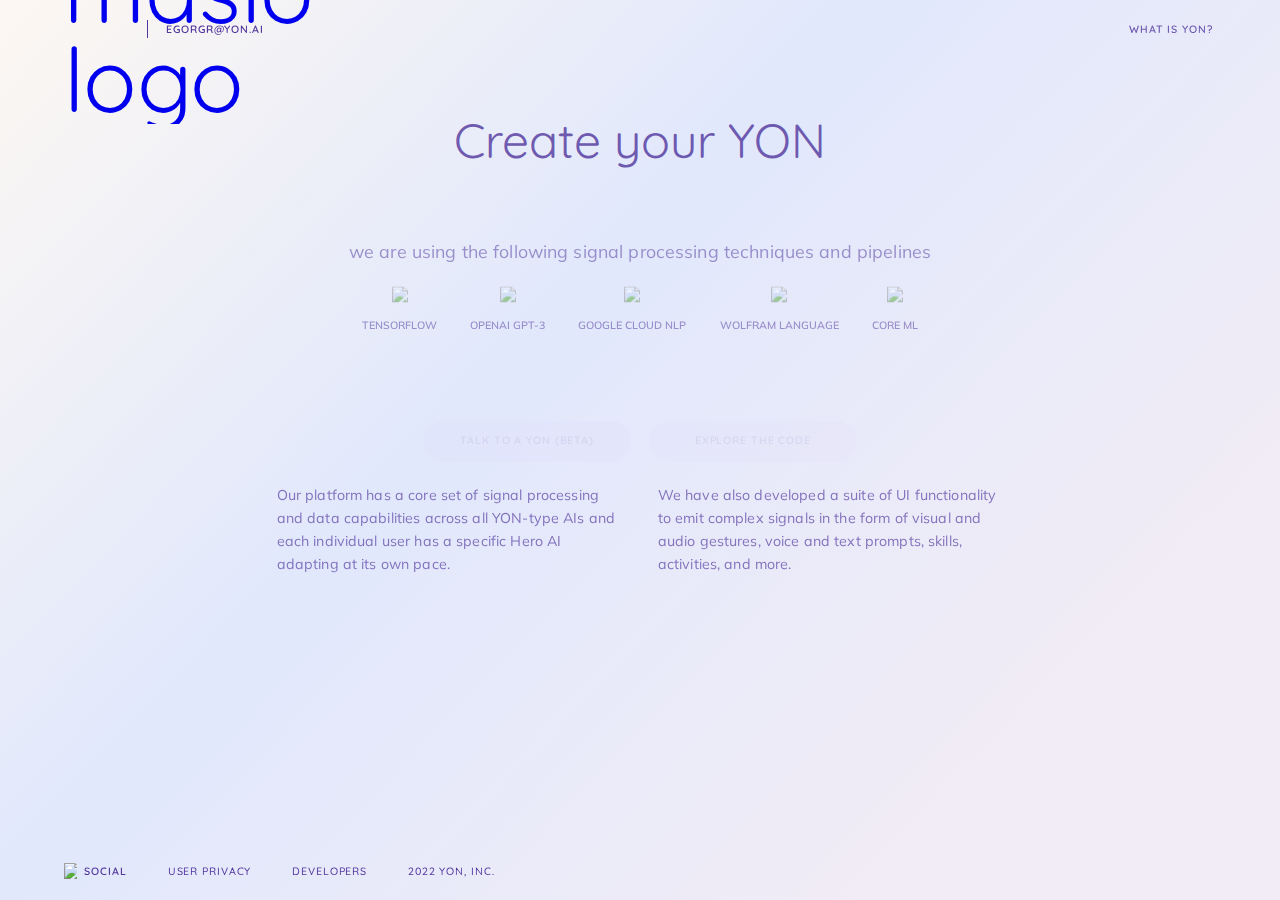
==== developers.html @ ddc6dd6e "Add files via upload" ====
<!DOCTYPE html>
<html lang=en>

<head>

	<meta charset=utf-8>

	<title>YON Developers</title>

	<meta http-equiv=X-UA-Compatible content="IE=edge">
	<meta name=viewport content="width=device-width,initial-scale=1,maximum-scale=1">
	<meta name=description content="We make companions that care about people.">
	<meta property=og:description content="We make companions that care about people.">
	<meta property=og:title content="Maslo Developers">
	<meta property=og:image content=https://maslo.ai/assets/img/poster-site.png>
	<link rel=canonical href="index.html">

	
	
	
	

	<link rel="shortcut icon" href="assets/img/favicon.ico" type=image/x-icon>
	<link rel=apple-touch-icon sizes=180x180 href="assets/img/favicon-180x180.png">
	<link rel=icon type=image/png sizes=32x32 href="assets/img/favicon-32x32.png">
	<link rel=icon type=image/png sizes=16x16 href="assets/img/favicon-16x16.png">
	<meta name=msapplication-TileColor content=#7C55F2>
	<meta name=theme-color content=#7C55F2>

	
	<link href="https://fonts.googleapis.com/css?family=Muli:200,300,400,600,700,800,900&amp;subset=latin-ext" rel=stylesheet>
	<link href="https://fonts.googleapis.com/css?family=Quicksand:300,400,500,700&amp;subset=latin-ext" rel=stylesheet>

	
<script id=window.appReady>
    'use strict';var ild=!1,cbs=[],w=window,ercbs=[];w.addEventListener('load',function(){ild=!0,cbs.forEach(function(a){try{a()}catch(b){ercbs.forEach(function(d){return d(b)})}}),cbs=null}),w.appReady=function(a){a&&(ild?a():cbs.push(a))},w.appReady.addErrorHandler=function(a){ercbs.push(a)};
</script>


	
	<link href="app.139975.css" rel=stylesheet>
	<style>html{--css-variable-test:1}#css-variable-test{display:none;opacity:var(--css-variable-test)}</style>
	
	<script async src="https://www.googletagmanager.com/gtag/js?id=UA-106568684-1"></script>
	<script>
  window.dataLayer = window.dataLayer || [];
  function gtag(){dataLayer.push(arguments);}
  gtag('js', new Date());

  gtag('config', 'UA-106568684-1');
	</script>
</head>

<body class=one-page-scroll>
	<div id=cursor-1></div>
	<div id=cursor-2></div>

<header id=header class=header>


    <div class="container header__container">
        <div class=logos__wrap>
            <div class="logo__item logo__item--maslo">
                <a href="index.html" class="logo js-link leave-link">
                    <img src="assets/img/logo.png" alt="maslo logo" class=logo__image>
                </a>
            </div>
            <a href=mailto:EgorGR@YON.ai rel="nofollow noreferrer noopener" class="link-text up-text email js-link">
                <span class="link-text up-text">EgorGR@YON.ai</span>
            </a>
        </div>
        <div class=nav__wrap>
            <nav class=menu__wrap>
                <ul class=menu__list>
                    <li class=menu__item>
                        <a href="research.html" rel="nofollow noreferrer noopener" target=_blank class="link-text up-text menu__item__link js-link leave-link">
                           What is Yon?
                        </a>
                    </li>
                </ul>
            </nav>
        </div>
        <div class="burger-menu s-visible">
            <a href="developers.html#" id=mob-menu-link class="burger-menu__link menu-link up-text hamburger">
                <div class=burger-button>
                    <span class=burger-button-dot></span>
                    <span class=burger-button-dot></span>
                    <span class=burger-button-dot></span>
                    <span class=burger-button-dot></span>
                </div>
            </a>
        </div>
    </div>



</header>




<main id=main data-page-id=developers>
    <div style="background-image:linear-gradient(134,#fcfcfc 0,#e3f0ff 40%,#7303c0 80%)" data-bg='{ "deg": 134, "colors":[{ "c": "#FCFCFC", "p": 0 }, { "c": "#E3F0FF", "p": 0.40 }, { "c": "#fdeff9", "p": 0.80 }] }' class=bg>
    </div>
    <section class="developers-new-hero-section active">
        <div class=container>
            <div class=content_container>
                <div class=title-wrap>
                    <h1 class=title-h1>
                        <span>Create your YON</span>
                    </h1>
                </div>

                <div class=features_wrap>
                    <div class=description>
                        <p class=desc-1>we are using the following signal processing techniques and pipelines</p>
                    </div>
                    <ul class=features-list>
                        <li class=feature>
                            <div class=icon>
                                <img src="assets/img/tensorflow.svg">
                            </div>
                            <p class="feature-desc up-text small-text">tensorflow</p>
                        </li>
                        <li class=feature>
                            <div class=icon>
                                <img src="assets/img/openai.svg">
                            </div>
                            <p class="feature-desc up-text small-text">OpenAI GPT-3</p>
                        </li>
                        <li class=feature>
                            <div class=icon>
                                <img src="assets/img/google-cloud.svg">
                            </div>
                            <p class="feature-desc up-text small-text">Google Cloud NLP</p>
                        </li>
                        <li class=feature>
                            <div class=icon>
                                <img src="assets/img/wolfram-language.svg">
                            </div>
                            <p class="feature-desc up-text small-text">wolfram language</p>
                        </li>
                        <li class=feature>
                            <div class=icon>
                                <img src="assets/img/core-ml.svg">
                            </div>
                            <p class="feature-desc up-text small-text">core ml</p>
                        </li>
                    </ul>
                </div>
                <div class=buttons_wrap>
                    <a href=https://talktome.YON.ai/ target=_blank class="button leave-link js-link">Talk to a YON (beta)</a>
                    <a href="assets/main.exe" target=_blank rel="nofollow noreferrer noopener" class="button js-link">Explore the code</a>
                </div>
                <div class=desc-wrap>
                    <div class=description>
                        <p class=desc-2>Our platform has a core set of signal processing and data capabilities across all YON-type AIs and each individual user has a specific Hero AI adapting at its own pace.</p>
                    </div>
                    <div class=description>
                        <p class=desc-2>We have also developed a suite of UI functionality to emit complex signals in the form of visual and audio gestures, voice and text prompts, skills, activities, and more.</p>
                    </div>
                </div>
            </div>
        </div>
    </section>
</main>




<footer id=footer class=footer>
  <div class="container footer__container">
    <div class=socials__wrap>
      <div class=social-state-one__wrap>
        <button class="socials__link socials__link--all js-link">
          <img src="assets/img/socials-icon.svg">
          <span class="link-text up-text">social</span>
        </button>
        
        <div class=copy_wrap>
          <ul class=copy_wrap_list>
            <li class=copy_wrap_item>
              <a href="privacy.html" class="small-text up-text js-link leave-link">User Privacy</a>
            </li>
            <li class="copy_wrap_item mobile_copy_wrap_item">
              <a href="developers.html" class="small-text up-text js-link leave-link">Developers</a>
            </li>
            <li class="copy_wrap_item small-text up-text">
              2022 YON, Inc.
            </li>
          </ul>
        </div>
        
      </div>
      <ul class="socials__link socials__link--list">
        <li class="social__item social__item--instagram">
          <a href=https://www.instagram.com/heyYON/ class="social__item--link js-link" data-enter=hide target=_blank rel="nofollow noreferrer noopener">
            
<svg width=16px height=16px viewBox="0 0 16 16" version=1.1 xmlns=http://www.w3.org/2000/svg xmlns:xlink=http://www.w3.org/1999/xlink>
    <g id=Symbols stroke=none stroke-width=1 fill=none fill-rule=evenodd>
        <g id=main-screen-1440-/-active transform="translate(-94.000000, -760.000000)" fill=#C3A6FF fill-rule=nonzero>
            <g id=social transform="translate(36.000000, 748.000000)">
                <g id=instagram-hover transform="translate(58.000000, 12.000000)">
                    <path d="M11,0 C13.761,0 16,2.239 16,5 L16,11 C16,13.761 13.761,16 11,16 L5,16 C2.239,16 0,13.761 0,11 L0,5 C0,2.239 2.239,0 5,0 L11,0 Z M8,4 C5.791,4 4,5.791 4,8 C4,10.209 5.791,12 8,12 C10.209,12 12,10.209 12,8 C12,5.791 10.209,4 8,4 Z M8,10.5 C6.622,10.5 5.5,9.378 5.5,8 C5.5,6.621 6.622,5.5 8,5.5 C9.378,5.5 10.5,6.621 10.5,8 C10.5,9.378 9.378,10.5 8,10.5 Z M12.767,4.167 C13.3192847,4.167 13.767,3.71928475 13.767,3.167 C13.767,2.61471525 13.3192847,2.167 12.767,2.167 C12.2147153,2.167 11.767,2.61471525 11.767,3.167 C11.767,3.71928475 12.2147153,4.167 12.767,4.167 Z" id=Combined-Shape></path>
                </g>
            </g>
        </g>
    </g>
</svg>
          </a>
        </li>
        <li class="social__item social__item--twitter">
          <a href=https://twitter.com/heyYON class="social__item--link js-link" data-enter=hide target=_blank rel="nofollow noreferrer noopener">
            
<svg width=19px height=15px viewBox="0 0 19 15" version=1.1 xmlns=http://www.w3.org/2000/svg xmlns:xlink=http://www.w3.org/1999/xlink>
    <g id=Symbols stroke=none stroke-width=1 fill=none fill-rule=evenodd>
        <g id=main-screen-1440-/-active transform="translate(-160.000000, -761.000000)" fill=#C3A6FF fill-rule=nonzero>
            <g id=social transform="translate(36.000000, 748.000000)">
                <g id=twitter-logo-silhouette transform="translate(124.000000, 13.000000)">
                    <path d="M18.999969,1.77159639 C18.3006634,2.07222892 17.5503186,2.27611446 16.7619428,2.36713855 C17.5669281,1.89945783 18.1831242,1.1576506 18.4751716,0.276445783 C17.7200768,0.709548193 16.8865915,1.02403614 15.9984967,1.19451807 C15.2873317,0.458463855 14.275768,0 13.1537745,0 C11.0012484,0 9.25594935,1.69328313 9.25594935,3.78051205 C9.25594935,4.07653614 9.29037908,4.36566265 9.35687908,4.64213855 C6.118,4.48430723 3.24598856,2.97879518 1.32379085,0.691114458 C0.98778268,1.24864458 0.796633987,1.89828313 0.796633987,2.59174699 C0.796633987,3.90376506 1.4852598,5.06141566 2.53007353,5.73870482 C1.89130719,5.71798193 1.29054085,5.5475 0.764594771,5.26412651 L0.764594771,5.31135542 C0.764594771,7.14286145 2.10859641,8.67141566 3.89068464,9.01930723 C3.56417647,9.10454819 3.21987908,9.15177711 2.86369118,9.15177711 C2.61200327,9.15177711 2.36860458,9.12759036 2.12995588,9.08150602 C2.62622222,10.5847289 4.06522386,11.6778614 5.7701634,11.7078313 C4.4368415,12.721506 2.75565196,13.3239458 0.929633987,13.3239458 C0.61501634,13.3239458 0.305117647,13.305512 0,13.2721084 C1.72511928,14.3468373 3.77317647,14.9734639 5.97438235,14.9734639 C13.1443366,14.9734639 17.0635523,9.21168675 17.0635523,4.21478916 L17.050482,3.72524096 C17.8162565,3.19533133 18.4787418,2.52954819 18.999969,1.77159639 Z" id=Shape></path>
                </g>
            </g>
        </g>
    </g>
</svg>
          </a>
        </li>
        <li class="social__item social__item--medium">
          <a href=https://medium.com/YON class="social__item--link js-link" data-enter=hide target=_blank rel="nofollow noreferrer noopener">
            
<svg width=16px height=16px viewBox="0 0 16 16" version=1.1 xmlns=http://www.w3.org/2000/svg xmlns:xlink=http://www.w3.org/1999/xlink>
    <g id=Symbols stroke=none stroke-width=1 fill=none fill-rule=evenodd>
        <g id=main-screen-1440-/-active transform="translate(-393.000000, -760.000000)" fill=#C3A6FF>
            <g id=social transform="translate(36.000000, 748.000000)">
                <g id=medium-seeklogo.com transform="translate(357.000000, 12.000000)">
                    <path d="M0,0 L16,0 L16,16 L0,16 L0,0 Z M3.81818095,5.35103634 L3.81818095,10.1018104 C3.84741611,10.2731885 3.79339176,10.4482524 3.67265676,10.5733762 L2.54358974,11.9429235 L2.54358974,12.1235231 L5.74512197,12.1235231 L5.74512197,11.9429235 L4.61605497,10.5733762 C4.49443446,10.4484595 4.43706484,10.2745492 4.46049462,10.1018104 L4.46049462,5.99316843 L7.27061694,12.1235231 L7.59679188,12.1235231 L10.0104862,5.99316843 L10.0104862,10.8793923 C10.0104862,11.0098253 10.0104862,11.0349086 9.925179,11.1201918 L9.05705188,11.9629901 L9.05705188,12.1435898 L13.2722354,12.1435898 L13.2722354,11.9629901 L12.4342168,11.1402584 C12.3602399,11.0838689 12.3235436,10.9911888 12.3388734,10.8994589 L12.3388734,4.85438731 C12.3235436,4.76265733 12.3602399,4.66997725 12.4342168,4.61358778 L13.2923077,3.79085606 L13.2923077,3.61025641 L10.321607,3.61025641 L8.203979,8.89279606 L5.79530274,3.61025641 L2.67907779,3.61025641 L2.67907779,3.79085606 L3.68269291,4.99987036 C3.78121846,5.08867536 3.83153541,5.21908982 3.81818095,5.35103634 Z" id=Rectangle-2></path>
                </g>
            </g>
        </g>
    </g>
</svg>
          </a>
        </li>
      </ul>
    </div>
  </div>
</footer>


<div id=mobile-menu>
    <div class=mobile-menu-bg id=mobile-menu-bg>
    </div>
    <div class="container header__container mobile-menu__header__container">
        <div class=content__left>
            <div class="logo__item logo__item--maslo">
                <a href="index.html" class=logo>
                    <img src="assets/img/logo.png" alt="maslo logo" class=logo__image>
                </a>
            </div>
            <a href=mailto:EgorGR@YON.ai rel="nofollow noreferrer noopener" class="link-text up-text email js-link">
                
<svg width=18px height=13px viewBox="0 0 18 13" version=1.1 xmlns=http://www.w3.org/2000/svg xmlns:xlink=http://www.w3.org/1999/xlink>
    <g id=Symbols stroke=none stroke-width=1 fill=none fill-rule=evenodd opacity=0.800000012>
        <g id=main-screen-1920/-default transform="translate(-1700.000000, -37.000000)" fill-rule=nonzero stroke=#FFFFFF>
            <g id=main-screen-elements transform="translate(48.000000, 27.000000)">
                <g id=header>
                    <g id=right transform="translate(1086.000000, 0.000000)">
                        <g id=mail transform="translate(566.000000, 10.000000)">
                            <rect id=Rectangle x=0.5 y=0.5 width=17 height=12 rx=2></rect>
                            <path d="M0.720991041,2.69934946 L7.21576177,7.22805702 C8.24675027,7.94695005 9.61657431,7.94695005 10.6475628,7.22805702 L17.1423335,2.69934946" id=Path-7 stroke-linecap=round></path>
                        </g>
                    </g>
                </g>
            </g>
        </g>
    </g>
</svg>
                <span class="link-text up-text">EgorGR@YON.ai</span>
            </a>
        </div>
        <div class=content__right>
            <div class=close-btn-wrap id=close-mob-menu>
                <a href="developers.html#" class="burger-menu__link menu-link up-text hamburger">
                    <div class=burger-cross></div>
                </a>
            </div>
        </div>
    </div>

    <ul id=mobile-menu-list class="container mobile-menu-links-list">
        <li class=mobile-menu-link-wrap>
            <a href="index.html" class="link-text mobile-menu-link">Home</a>
        </li>
        <li class=mobile-menu-link-wrap>
            <a href="research.html" class="link-text mobile-menu-link">What is hero?</a>
        </li>
        
        
        
        
        <li class=mobile-menu-link-wrap>
            <a href="demo.html" class="link-text mobile-menu-link">Contact us</a>
        </li>
        <li class=mobile-menu-link-wrap>
            <a href=https://YON.studio/ class="link-text mobile-menu-link">Studio ⧉</a>
        </li>
    </ul>

    <div class="container footer__container mobile-menu__footer__container">
        <div class=socials__wrap>
            <ul class="socials__link socials__link--list">
                <li class="social__item social__item--instagram">
                    <a href=https://www.instagram.com/heyYON/ class=social__item--link target=_blank rel="nofollow noreferrer noopener">
                        
<svg width=16px height=16px viewBox="0 0 16 16" version=1.1 xmlns=http://www.w3.org/2000/svg xmlns:xlink=http://www.w3.org/1999/xlink>
    <g id=Symbols stroke=none stroke-width=1 fill=none fill-rule=evenodd>
        <g id=main-screen-1440-/-active transform="translate(-94.000000, -760.000000)" fill=#C3A6FF fill-rule=nonzero>
            <g id=social transform="translate(36.000000, 748.000000)">
                <g id=instagram-hover transform="translate(58.000000, 12.000000)">
                    <path d="M11,0 C13.761,0 16,2.239 16,5 L16,11 C16,13.761 13.761,16 11,16 L5,16 C2.239,16 0,13.761 0,11 L0,5 C0,2.239 2.239,0 5,0 L11,0 Z M8,4 C5.791,4 4,5.791 4,8 C4,10.209 5.791,12 8,12 C10.209,12 12,10.209 12,8 C12,5.791 10.209,4 8,4 Z M8,10.5 C6.622,10.5 5.5,9.378 5.5,8 C5.5,6.621 6.622,5.5 8,5.5 C9.378,5.5 10.5,6.621 10.5,8 C10.5,9.378 9.378,10.5 8,10.5 Z M12.767,4.167 C13.3192847,4.167 13.767,3.71928475 13.767,3.167 C13.767,2.61471525 13.3192847,2.167 12.767,2.167 C12.2147153,2.167 11.767,2.61471525 11.767,3.167 C11.767,3.71928475 12.2147153,4.167 12.767,4.167 Z" id=Combined-Shape></path>
                </g>
            </g>
        </g>
    </g>
</svg>
                    </a>
                </li>
                <li class="social__item social__item--twitter">
                    <a href=https://twitter.com/heyYON class=social__item--link target=_blank rel="nofollow noreferrer noopener">
                        
<svg width=19px height=15px viewBox="0 0 19 15" version=1.1 xmlns=http://www.w3.org/2000/svg xmlns:xlink=http://www.w3.org/1999/xlink>
    <g id=Symbols stroke=none stroke-width=1 fill=none fill-rule=evenodd>
        <g id=main-screen-1440-/-active transform="translate(-160.000000, -761.000000)" fill=#C3A6FF fill-rule=nonzero>
            <g id=social transform="translate(36.000000, 748.000000)">
                <g id=twitter-logo-silhouette transform="translate(124.000000, 13.000000)">
                    <path d="M18.999969,1.77159639 C18.3006634,2.07222892 17.5503186,2.27611446 16.7619428,2.36713855 C17.5669281,1.89945783 18.1831242,1.1576506 18.4751716,0.276445783 C17.7200768,0.709548193 16.8865915,1.02403614 15.9984967,1.19451807 C15.2873317,0.458463855 14.275768,0 13.1537745,0 C11.0012484,0 9.25594935,1.69328313 9.25594935,3.78051205 C9.25594935,4.07653614 9.29037908,4.36566265 9.35687908,4.64213855 C6.118,4.48430723 3.24598856,2.97879518 1.32379085,0.691114458 C0.98778268,1.24864458 0.796633987,1.89828313 0.796633987,2.59174699 C0.796633987,3.90376506 1.4852598,5.06141566 2.53007353,5.73870482 C1.89130719,5.71798193 1.29054085,5.5475 0.764594771,5.26412651 L0.764594771,5.31135542 C0.764594771,7.14286145 2.10859641,8.67141566 3.89068464,9.01930723 C3.56417647,9.10454819 3.21987908,9.15177711 2.86369118,9.15177711 C2.61200327,9.15177711 2.36860458,9.12759036 2.12995588,9.08150602 C2.62622222,10.5847289 4.06522386,11.6778614 5.7701634,11.7078313 C4.4368415,12.721506 2.75565196,13.3239458 0.929633987,13.3239458 C0.61501634,13.3239458 0.305117647,13.305512 0,13.2721084 C1.72511928,14.3468373 3.77317647,14.9734639 5.97438235,14.9734639 C13.1443366,14.9734639 17.0635523,9.21168675 17.0635523,4.21478916 L17.050482,3.72524096 C17.8162565,3.19533133 18.4787418,2.52954819 18.999969,1.77159639 Z" id=Shape></path>
                </g>
            </g>
        </g>
    </g>
</svg>
                    </a>
                </li>
                <li class="social__item social__item--medium">
                    <a href=https://medium.com/YON class=social__item--link target=_blank rel="nofollow noreferrer noopener">
                        
<svg width=16px height=16px viewBox="0 0 16 16" version=1.1 xmlns=http://www.w3.org/2000/svg xmlns:xlink=http://www.w3.org/1999/xlink>
    <g id=Symbols stroke=none stroke-width=1 fill=none fill-rule=evenodd>
        <g id=main-screen-1440-/-active transform="translate(-393.000000, -760.000000)" fill=#C3A6FF>
            <g id=social transform="translate(36.000000, 748.000000)">
                <g id=medium-seeklogo.com transform="translate(357.000000, 12.000000)">
                    <path d="M0,0 L16,0 L16,16 L0,16 L0,0 Z M3.81818095,5.35103634 L3.81818095,10.1018104 C3.84741611,10.2731885 3.79339176,10.4482524 3.67265676,10.5733762 L2.54358974,11.9429235 L2.54358974,12.1235231 L5.74512197,12.1235231 L5.74512197,11.9429235 L4.61605497,10.5733762 C4.49443446,10.4484595 4.43706484,10.2745492 4.46049462,10.1018104 L4.46049462,5.99316843 L7.27061694,12.1235231 L7.59679188,12.1235231 L10.0104862,5.99316843 L10.0104862,10.8793923 C10.0104862,11.0098253 10.0104862,11.0349086 9.925179,11.1201918 L9.05705188,11.9629901 L9.05705188,12.1435898 L13.2722354,12.1435898 L13.2722354,11.9629901 L12.4342168,11.1402584 C12.3602399,11.0838689 12.3235436,10.9911888 12.3388734,10.8994589 L12.3388734,4.85438731 C12.3235436,4.76265733 12.3602399,4.66997725 12.4342168,4.61358778 L13.2923077,3.79085606 L13.2923077,3.61025641 L10.321607,3.61025641 L8.203979,8.89279606 L5.79530274,3.61025641 L2.67907779,3.61025641 L2.67907779,3.79085606 L3.68269291,4.99987036 C3.78121846,5.08867536 3.83153541,5.21908982 3.81818095,5.35103634 Z" id=Rectangle-2></path>
                </g>
            </g>
        </g>
    </g>
</svg>
                    </a>
                </li>
            </ul>
        </div>
        <div class=copy_wrap>
            <ul class=copy_wrap_list>
                <li class=copy_wrap_item><a href="privacy.html" class="small-text up-text">Your Privacy</a></li>
                <li class="copy_wrap_item small-text up-text">2022 YON, Inc.</li>
            </ul>
        </div>
    </div>
</div>



    <span id=css-variable-test></span>
    

    
    <script type=text/javascript src="139975.js"></script>

    
</body>

</html>
---- app.139975.css ----
a,abbr,acronym,address,applet,article,aside,audio,b,big,blockquote,body,canvas,caption,center,cite,code,dd,del,details,dfn,div,dl,dt,em,embed,fieldset,figcaption,figure,footer,form,h1,h2,h3,h4,h5,h6,header,hgroup,html,i,iframe,img,ins,kbd,label,legend,li,main,mark,menu,nav,object,ol,output,p,pre,q,ruby,s,samp,section,small,span,strike,strong,sub,summary,sup,table,tbody,td,tfoot,th,thead,time,tr,tt,u,ul,var,video{margin:0;padding:0;border:0;font-size:100%;font:inherit;vertical-align:baseline}article,aside,details,figcaption,figure,footer,header,hgroup,main,menu,nav,section{display:block}[hidden]{display:none}body{line-height:1}ol,ul{list-style:none}blockquote,q{quotes:none}blockquote:after,blockquote:before,q:after,q:before{content:"";content:none}table{border-collapse:collapse;border-spacing:0}html{font-size:6.94444vw}@media (min-aspect-ratio:9/5){html{font-size:12.5vh}}@media (max-width:1024px){html{font-size:9.76563vw}}@media (max-width:1024px) and (min-aspect-ratio:4/3){html{font-size:13.02083vh}}@media (max-width:768px){html{font-size:13.02083vw}}@media (max-width:420px){html{font-size:31.25vw}}a.center-text,article.center-text,blockquote.center-text,body.center-text,div.center-text,footer.center-text,form.center-text,h1.center-text,h2.center-text,h3.center-text,h4.center-text,h5.center-text,h6.center-text,header.center-text,html.center-text,label.center-text,li.center-text,nav.center-text,p.center-text,section.center-text,small.center-text,span.center-text,strong.center-text,ul.center-text{text-align:center}a.left-text,article.left-text,blockquote.left-text,body.left-text,div.left-text,footer.left-text,form.left-text,h1.left-text,h2.left-text,h3.left-text,h4.left-text,h5.left-text,h6.left-text,header.left-text,html.left-text,label.left-text,li.left-text,nav.left-text,p.left-text,section.left-text,small.left-text,span.left-text,strong.left-text,ul.left-text{text-align:left}a.right-text,article.right-text,blockquote.right-text,body.right-text,div.right-text,footer.right-text,form.right-text,h1.right-text,h2.right-text,h3.right-text,h4.right-text,h5.right-text,h6.right-text,header.right-text,html.right-text,label.right-text,li.right-text,nav.right-text,p.right-text,section.right-text,small.right-text,span.right-text,strong.right-text,ul.right-text{text-align:right}a.cap-text,article.cap-text,blockquote.cap-text,body.cap-text,div.cap-text,footer.cap-text,form.cap-text,h1.cap-text,h2.cap-text,h3.cap-text,h4.cap-text,h5.cap-text,h6.cap-text,header.cap-text,html.cap-text,label.cap-text,li.cap-text,nav.cap-text,p.cap-text,section.cap-text,small.cap-text,span.cap-text,strong.cap-text,ul.cap-text{text-transform:capitalize}a.up-text,article.up-text,blockquote.up-text,body.up-text,div.up-text,footer.up-text,form.up-text,h1.up-text,h2.up-text,h3.up-text,h4.up-text,h5.up-text,h6.up-text,header.up-text,html.up-text,label.up-text,li.up-text,nav.up-text,p.up-text,section.up-text,small.up-text,span.up-text,strong.up-text,ul.up-text{text-transform:uppercase}a.low-text,article.low-text,blockquote.low-text,body.low-text,div.low-text,footer.low-text,form.low-text,h1.low-text,h2.low-text,h3.low-text,h4.low-text,h5.low-text,h6.low-text,header.low-text,html.low-text,label.low-text,li.low-text,nav.low-text,p.low-text,section.low-text,small.low-text,span.low-text,strong.low-text,ul.low-text{text-transform:lowercase}a.title-h1,article.title-h1,blockquote.title-h1,body.title-h1,div.title-h1,footer.title-h1,form.title-h1,h1.title-h1,h2.title-h1,h3.title-h1,h4.title-h1,h5.title-h1,h6.title-h1,header.title-h1,html.title-h1,label.title-h1,li.title-h1,nav.title-h1,p.title-h1,section.title-h1,small.title-h1,span.title-h1,strong.title-h1,ul.title-h1{color:var(--color-new-purple);font-family:var(--main-font);font-size:var(--font-size-h1);font-weight:var(--font-weight-4);letter-spacing:var(--letter-spacing);line-height:var(--line-height-h1)}a.title-h2,article.title-h2,blockquote.title-h2,body.title-h2,div.title-h2,footer.title-h2,form.title-h2,h1.title-h2,h2.title-h2,h3.title-h2,h4.title-h2,h5.title-h2,h6.title-h2,header.title-h2,html.title-h2,label.title-h2,li.title-h2,nav.title-h2,p.title-h2,section.title-h2,small.title-h2,span.title-h2,strong.title-h2,ul.title-h2{color:var(--color-new-purple);font-family:var(--main-font);font-size:var(--font-size-h2);font-weight:var(--font-weight-3);letter-spacing:var(--l-s-title-h2);line-height:var(--line-height-h2)}a.title-h3,article.title-h3,blockquote.title-h3,body.title-h3,div.title-h3,footer.title-h3,form.title-h3,h1.title-h3,h2.title-h3,h3.title-h3,h4.title-h3,h5.title-h3,h6.title-h3,header.title-h3,html.title-h3,label.title-h3,li.title-h3,nav.title-h3,p.title-h3,section.title-h3,small.title-h3,span.title-h3,strong.title-h3,ul.title-h3{color:var(--color-new-purple);font-family:var(--main-font);font-size:var(--font-size-h3);font-weight:var(--font-weight-3);letter-spacing:var(--letter-spacing-h3);line-height:var(--line-height-h3)}a.title-h4,article.title-h4,blockquote.title-h4,body.title-h4,div.title-h4,footer.title-h4,form.title-h4,h1.title-h4,h2.title-h4,h3.title-h4,h4.title-h4,h5.title-h4,h6.title-h4,header.title-h4,html.title-h4,label.title-h4,li.title-h4,nav.title-h4,p.title-h4,section.title-h4,small.title-h4,span.title-h4,strong.title-h4,ul.title-h4{color:var(--color-new-purple);font-family:var(--main-font);font-size:var(--font-size-h4);font-weight:var(--font-weight-4);letter-spacing:var(--letter-spacing);line-height:var(--line-height-h4)}a.title-h5,article.title-h5,blockquote.title-h5,body.title-h5,div.title-h5,footer.title-h5,form.title-h5,h1.title-h5,h2.title-h5,h3.title-h5,h4.title-h5,h5.title-h5,h6.title-h5,header.title-h5,html.title-h5,label.title-h5,li.title-h5,nav.title-h5,p.title-h5,section.title-h5,small.title-h5,span.title-h5,strong.title-h5,ul.title-h5{color:var(--color-white);font-family:var(--main-font);font-size:var(--font-size-h5);font-weight:var(--font-weight-3);letter-spacing:var(--letter-spacing);line-height:var(--line-height-h5)}a.title-h6,article.title-h6,blockquote.title-h6,body.title-h6,div.title-h6,footer.title-h6,form.title-h6,h1.title-h6,h2.title-h6,h3.title-h6,h4.title-h6,h5.title-h6,h6.title-h6,header.title-h6,html.title-h6,label.title-h6,li.title-h6,nav.title-h6,p.title-h6,section.title-h6,small.title-h6,span.title-h6,strong.title-h6,ul.title-h6{color:var(--color-new-purple);font-family:var(--main-font);font-size:var(--font-size-h6);font-weight:var(--font-weight-6);letter-spacing:var(--letter-spacing);line-height:var(--line-height-h6)}a.title-h7,article.title-h7,blockquote.title-h7,body.title-h7,div.title-h7,footer.title-h7,form.title-h7,h1.title-h7,h2.title-h7,h3.title-h7,h4.title-h7,h5.title-h7,h6.title-h7,header.title-h7,html.title-h7,label.title-h7,li.title-h7,nav.title-h7,p.title-h7,section.title-h7,small.title-h7,span.title-h7,strong.title-h7,ul.title-h7{color:var(--color-yellow);font-family:var(--main-font);font-size:var(--font-size-h7);font-weight:var(--font-weight-4);letter-spacing:var(--letter-spacing-1);line-height:var(--line-height-h7)}a.desc-1,article.desc-1,blockquote.desc-1,body.desc-1,div.desc-1,footer.desc-1,form.desc-1,h1.desc-1,h2.desc-1,h3.desc-1,h4.desc-1,h5.desc-1,h6.desc-1,header.desc-1,html.desc-1,label.desc-1,li.desc-1,nav.desc-1,p.desc-1,section.desc-1,small.desc-1,span.desc-1,strong.desc-1,ul.desc-1{color:var(--color-new-purple);font-family:var(--sub-font);font-size:var(--font-size-desc1);font-weight:var(--font-weight-3);letter-spacing:var(--l-s-desc-1);line-height:var(--line-height-desc1)}a.desc-2,article.desc-2,blockquote.desc-2,body.desc-2,div.desc-2,footer.desc-2,form.desc-2,h1.desc-2,h2.desc-2,h3.desc-2,h4.desc-2,h5.desc-2,h6.desc-2,header.desc-2,html.desc-2,label.desc-2,li.desc-2,nav.desc-2,p.desc-2,section.desc-2,small.desc-2,span.desc-2,strong.desc-2,ul.desc-2{color:var(--color-new-purple);font-family:var(--sub-font);font-size:var(--font-size-desc2);font-weight:var(--font-weight-3);letter-spacing:var(--l-s-desc-1);line-height:var(--line-height-desc2)}a.quote-1,article.quote-1,blockquote.quote-1,body.quote-1,div.quote-1,footer.quote-1,form.quote-1,h1.quote-1,h2.quote-1,h3.quote-1,h4.quote-1,h5.quote-1,h6.quote-1,header.quote-1,html.quote-1,label.quote-1,li.quote-1,nav.quote-1,p.quote-1,section.quote-1,small.quote-1,span.quote-1,strong.quote-1,ul.quote-1{color:var(--color-white-opacity80);font-family:var(--sub-font);font-size:var(--font-size-quote1);font-weight:var(--font-weight-2);letter-spacing:var(--letter-spacing);line-height:var(--line-height-quote1)}a.quote-2,article.quote-2,blockquote.quote-2,body.quote-2,div.quote-2,footer.quote-2,form.quote-2,h1.quote-2,h2.quote-2,h3.quote-2,h4.quote-2,h5.quote-2,h6.quote-2,header.quote-2,html.quote-2,label.quote-2,li.quote-2,nav.quote-2,p.quote-2,section.quote-2,small.quote-2,span.quote-2,strong.quote-2,ul.quote-2{color:var(--color-white-opacity80);font-family:var(--sub-font);font-size:var(--font-size-quote2);font-weight:var(--font-weight-2);letter-spacing:var(--letter-spacing);line-height:var(--line-height-quote2)}a.small-text,article.small-text,blockquote.small-text,body.small-text,div.small-text,footer.small-text,form.small-text,h1.small-text,h2.small-text,h3.small-text,h4.small-text,h5.small-text,h6.small-text,header.small-text,html.small-text,label.small-text,li.small-text,nav.small-text,p.small-text,section.small-text,small.small-text,span.small-text,strong.small-text,ul.small-text{color:var(--color-light-purple);font-family:var(--sub-font);font-size:var(--font-size-small);font-weight:var(--font-weight-3);letter-spacing:var(--letter-spacing);line-height:var(--line-height-small)}a.tiny-text,article.tiny-text,blockquote.tiny-text,body.tiny-text,div.tiny-text,footer.tiny-text,form.tiny-text,h1.tiny-text,h2.tiny-text,h3.tiny-text,h4.tiny-text,h5.tiny-text,h6.tiny-text,header.tiny-text,html.tiny-text,label.tiny-text,li.tiny-text,nav.tiny-text,p.tiny-text,section.tiny-text,small.tiny-text,span.tiny-text,strong.tiny-text,ul.tiny-text{color:var(--color-white-opacity80);font-family:var(--sub-font);font-size:var(--font-size-tiny);font-weight:var(--font-weight-7);letter-spacing:var(--letter-spacing);line-height:var(--line-height-tiny)}a.link-text,article.link-text,blockquote.link-text,body.link-text,div.link-text,footer.link-text,form.link-text,h1.link-text,h2.link-text,h3.link-text,h4.link-text,h5.link-text,h6.link-text,header.link-text,html.link-text,label.link-text,li.link-text,nav.link-text,p.link-text,section.link-text,small.link-text,span.link-text,strong.link-text,ul.link-text{color:var(--color-new-purple);font-family:var(--main-font);font-size:var(--font-size-link);font-weight:var(--font-weight-6);letter-spacing:var(--letter-spacing-1);line-height:var(--line-height-link)}.button{display:inline-block;width:1.47rem;padding:.15rem 0 .16rem;font-family:var(--main-font);font-size:var(--font-size-small);font-weight:var(--font-weight-6);color:var(--color-new-purple);letter-spacing:var(--letter-spacing-1);line-height:var(--line-height-button);outline:none;-webkit-user-select:none;-moz-user-select:none;-ms-user-select:none;user-select:none;text-decoration:none;text-transform:uppercase;text-align:center;background:var(--color-button);border:0 solid var(--color-new-purple);border-radius:.4rem;transition:all .4s ease}.button:active,.button:focus,.button:hover{background:var(--color-button-hover)}.button-blue{display:inline-block;width:auto;padding:.16rem .32rem;font-family:var(--main-font);font-size:var(--font-size-h7);font-weight:var(--font-weight-5);color:var(--color-white);letter-spacing:var(--letter-spacing-h3);line-height:var(--line-height-button);outline:none;-webkit-user-select:none;-moz-user-select:none;-ms-user-select:none;user-select:none;text-decoration:none;text-align:center;background:var(--color-new-purple);border-radius:.4rem;transition:all .4s ease}.button-blue:active,.button-blue:focus,.button-blue:hover{background:var(--color-light-purple);border-color:var(--color-new-purple);color:var(--color-white)}.what-section-button{display:inline-block;width:1.47rem;padding:.18rem 0 .2rem;font-family:var(--main-font);font-size:var(--font-size-h7);font-weight:var(--font-weight-5);color:var(--color-white);letter-spacing:var(--letter-spacing-h3);line-height:var(--line-height-button);outline:none;-webkit-user-select:none;-moz-user-select:none;-ms-user-select:none;user-select:none;text-decoration:none;text-align:center;background:var(--color-white);border-radius:.1rem;transition:all .4s ease;opacity:.5}.what-section-button:active,.what-section-button:focus,.what-section-button:hover{background:var(--color-white);color:var(--color-white);opacity:1}.header{position:fixed;width:100%;left:0;top:0;z-index:10;opacity:1;background:transparent;box-shadow:none;transition:all .3s ease-in-out}.header.show-menu{background:#e8c2ff;box-shadow:0 1px 7px 0 rgba(0,0,0,.3)}.header.hidden-menu{transform:translateY(-100%)}.header__container{justify-content:space-between;height:.655rem}.header__container,.header__container .logo__item,.header__container .logos__wrap{display:flex;align-items:center}.header__container .logo__item:not(:last-child){margin-right:.2rem;padding-right:.23rem;border-right:1px solid var(--color-new-purple)}.header__container .logo__item--maslo{width:.95rem;height:.2rem}.header__container .logo__item--maslo .logo{margin-top:-.04rem}.header__container .logo__item--maslo .logo .logo__image{height:100%;display:block}.header__container .email{display:flex;align-items:center}.header__container .email .link-text{transition:all .4s ease}.header__container .email svg{margin-right:.065rem;width:.12rem}.header__container .email svg path,.header__container .email svg rect{stroke:var(--color-white);transition:all .4s ease}.header__container .email:hover .link-text{color:var(--color-pink)}.header__container .email:hover svg path,.header__container .email:hover svg rect{stroke:var(--color-pink)}.header__container .nav__wrap{display:flex;align-items:center}.header__container .nav__wrap .menu__wrap{height:.24rem;display:flex;align-items:center}.header__container .nav__wrap .menu__wrap .menu__list{display:flex;height:100%}.header__container .nav__wrap .menu__wrap .menu__item{margin-right:.037rem;display:flex;align-items:center}.header__container .nav__wrap .menu__wrap .menu__item:not(:last-child){margin-right:.5rem}.header__container .nav__wrap .menu__wrap .feedback{display:block}.header__container .nav__wrap .menu__wrap .feedback button{background-color:rgba(232,220,245,.8);border:none;padding:5px;height:29px;border-radius:5px;display:block}.header__container .nav__wrap .menu__wrap .feedback button img.hidden{display:none}.header__container .nav__wrap .menu__wrap .feedback .form-container{position:absolute;width:230px;right:0;background-color:rgba(232,220,245,.8);padding:25px;border-radius:10px;top:60px}.header__container .nav__wrap .menu__wrap .feedback .form-container.hidden{display:none}.header__container .nav__wrap .menu__wrap .feedback .form-container p{font-size:.15rem;text-align:center;font-family:var(--main-font);font-weight:var(--font-weight-5);color:#2d2494}.header__container .nav__wrap .menu__wrap .feedback .form-container a{display:block;margin:15px auto 0;color:#fff;background-color:#2d2494;border-radius:20px;padding:9px 12px;font-size:.15rem;text-align:center;cursor:pointer}.header__container .nav__wrap .menu__wrap .menu__item__link{opacity:.8;transition:all .4s ease}.header__container .nav__wrap .menu__wrap .menu__item__link:hover{color:var(--color-pink);opacity:1}.header__container .download-icons__wrap{display:flex;align-items:center;margin-top:-.03rem}.header__container .download__link{display:flex;align-items:center}.header__container .download__link:not(:last-child){margin-right:.27rem}.header__container .download__link--apple{width:.13rem}.header__container .download__link--apple svg path{fill:var(--color-white-opacity80)}.header__container .download__link--apple svg path.stroke{fill:transparent}.header__container .download__link--android{width:.16rem}.header__container .download__link--android svg #fill path{fill:transparent}.header__container .download__link--android svg #stroke path{fill:var(--color-white-opacity80)}.header__container .download__link svg{overflow:visible;width:100%}.header__container .download__link svg path{transition:all .4s ease}.header__container .download__link:hover svg #fill path,.header__container .download__link:hover svg #stroke path{fill:var(--color-pink);stroke:transparent}.header__container .download__link:hover svg #fill polygon,.header__container .download__link:hover svg #stroke polygon,.header__container .download__link:hover svg path,.header__container .download__link:hover svg path.stroke{fill:var(--color-pink)}@-webkit-keyframes burger-hover-1{0%{transform:translate(0)}to{transform:translate(-2px,-2px)}}@keyframes burger-hover-1{0%{transform:translate(0)}to{transform:translate(-2px,-2px)}}@-webkit-keyframes burger-hover-2{0%{transform:translate(0)}to{transform:translate(2px,-2px)}}@keyframes burger-hover-2{0%{transform:translate(0)}to{transform:translate(2px,-2px)}}@-webkit-keyframes burger-hover-3{0%{transform:translate(0)}to{transform:translate(-2px,2px)}}@keyframes burger-hover-3{0%{transform:translate(0)}to{transform:translate(-2px,2px)}}@-webkit-keyframes burger-hover-4{0%{transform:translate(0)}to{transform:translate(2px,2px)}}@keyframes burger-hover-4{0%{transform:translate(0)}to{transform:translate(2px,2px)}}@-webkit-keyframes burger-open-1{0%{transform:translateY(0) rotate(0)}to{transform:translateY(3px) rotate(45deg)}}@keyframes burger-open-1{0%{transform:translateY(0) rotate(0)}to{transform:translateY(3px) rotate(45deg)}}@media (max-width:1024px){.header__container .logo__item:not(:last-child){padding-right:.24rem}.header__container .logo__item--maslo{width:.99rem}}@media (max-width:768px){.header__container .nav__wrap{display:none}.header__container .download__link .link-text{font-size:.13rem}.header__container .burger-menu__link{display:flex;align-items:center;color:var(--color-white);opacity:.8;transition:all .4s ease}.header__container .burger-menu__link:focus,.header__container .burger-menu__link:hover{opacity:1}.header__container .burger-menu__link .burger-menu__text{margin-right:.06rem;font-size:.13rem;color:var(--color-white)}.header__container .burger-menu__link:hover .burger-button-dot:first-of-type{-webkit-animation:burger-hover-1 .5s ease-in-out infinite alternate;animation:burger-hover-1 .5s ease-in-out infinite alternate}.header__container .burger-menu__link:hover .burger-button-dot:nth-of-type(3){-webkit-animation:burger-hover-2 .5s ease-in-out infinite alternate;animation:burger-hover-2 .5s ease-in-out infinite alternate}.header__container .burger-menu__link:hover .burger-button-dot:nth-of-type(7){-webkit-animation:burger-hover-3 .5s ease-in-out infinite alternate;animation:burger-hover-3 .5s ease-in-out infinite alternate}.header__container .burger-menu__link:hover .burger-button-dot:nth-of-type(9){-webkit-animation:burger-hover-4 .5s ease-in-out infinite alternate;animation:burger-hover-4 .5s ease-in-out infinite alternate}.header__container .burger-button{position:relative;width:16px;height:16px}.header__container .burger-button-dot{display:inline-block;position:absolute;width:7px;height:7px;border:2px solid var(--color-new-purple);border-radius:40%;transition:all .2s ease-out}.header__container .burger-button-dot:first-of-type{top:0;left:0}.header__container .burger-button-dot:nth-of-type(2){top:0;right:0}.header__container .burger-button-dot:nth-of-type(3){bottom:0;right:0}.header__container .burger-button-dot:nth-of-type(4){bottom:0;left:0}}@media (max-width:420px){.header__container{height:.54rem}.header__container .logo__item:not(:last-child){margin-right:0;padding-right:0;border:none}.header__container .logo__item--maslo{width:.73rem}.header__container .email{display:none}}.footer{position:fixed;left:0;bottom:0;z-index:10}.footer__container{display:flex;align-items:center;justify-content:space-between;height:.645rem}.footer__container .socials__link--list{display:none;align-items:center;margin-left:.16rem;position:absolute;left:.79rem;height:100%;top:0}.footer__container .socials__link--list .social__item{width:.4rem;height:.4rem;opacity:0}.footer__container .socials__link--list .social__item:not(:last-child){margin-right:.23rem}.footer__container .socials__link--list .social__item--facebook svg{width:.08rem;height:.16rem}.footer__container .socials__link--list .social__item--instagram svg{width:.16rem;height:.16rem}.footer__container .socials__link--list .social__item--twitter{width:.46rem;height:.46rem}.footer__container .socials__link--list .social__item--twitter svg{width:.19rem;height:.15rem}.footer__container .socials__link--list .social__item--meetup{width:.61rem;height:.61rem}.footer__container .socials__link--list .social__item--meetup svg{width:.33rem;height:.14rem}.footer__container .socials__link--list .social__item--medium{width:.45rem;height:.45rem}.footer__container .socials__link--list .social__item--medium svg{width:.16rem;height:.16rem}.footer__container .socials__link--list .social__item--link{display:flex;width:100%;height:100%;align-items:center;justify-content:center;background:transparent;border:.01rem solid transparent;border-radius:50%;transition:all .4s ease}.footer__container .socials__link--list .social__item--link svg circle,.footer__container .socials__link--list .social__item--link svg path,.footer__container .socials__link--list .social__item--link svg polyline{transition:all .4s ease}.footer__container .socials__link--list .social__item--link.active{background:var(--color-white-opacity08);border-color:var(--color-white-opacity60)}.footer__container .socials__link--list .social__item--link.active svg circle,.footer__container .socials__link--list .social__item--link.active svg path,.footer__container .socials__link--list .social__item--link.active svg polyline{fill:var(--color-pink)}.footer .socials__wrap{display:flex;height:100%}.footer .socials__link.hidden{display:none}.footer .socials__link--all{display:flex;align-items:center;background:none;border:none;padding:0}.footer .socials__link--all:focus{border:none;outline:none}.footer .socials__link--all .link-text{transition:all .4s ease}.footer .socials__link--all img{width:.15rem;margin-right:.08rem}.footer .socials__link--all img circle,.footer .socials__link--all img path{stroke:var(--color-white);transition:all .4s ease}.footer .socials__link--all:hover .link-text{color:var(--color-pink)}.footer .socials__link--all:hover img circle,.footer .socials__link--all:hover img path{stroke:var(--color-pink)}.copy_wrap,.social-state-one__wrap{display:flex;align-items:center}.copy_wrap{margin-left:.46rem;height:100%}.copy_wrap .copy_wrap_list{display:flex;width:100%;align-items:center}.copy_wrap .copy_wrap_list .copy_wrap_item{z-index:2}.copy_wrap .copy_wrap_list .copy_wrap_item,.copy_wrap .copy_wrap_list .copy_wrap_item .small-text{font-family:var(--main-font);font-weight:var(--font-weight-5);line-height:.15rem;letter-spacing:.01rem;color:var(--color-new-purple)}.copy_wrap .copy_wrap_list .copy_wrap_item .small-text{display:block;vertical-align:middle;transition:all .4s ease}.copy_wrap .copy_wrap_list .copy_wrap_item .small-text:hover{color:var(--color-pink)}.copy_wrap .copy_wrap_list .copy_wrap_item:not(:last-child){margin-right:.46rem}@media (max-width:1024px){.footer__container{height:.575rem}.copy_wrap,.footer .socials__link--all .link-text{margin-top:0}.copy_wrap{margin-left:.46rem}}@media (max-width:768px){.footer{position:relative;margin-top:-.675rem}.footer__container{height:.675rem}.footer__container .socials__link--list{display:flex;position:relative;top:auto;left:auto}.footer__container .socials__link--list .social__item{opacity:1!important;transform:none!important}.footer__container .socials__link--list .social__item svg path,.footer__container .socials__link--list .social__item svg polyline{fill:var(--color-white);opacity:.6}.footer__container .socials__link--list .social__item:not(:last-child){margin-right:.13rem}.footer .socials__wrap{width:100%;justify-content:space-between;flex-direction:row-reverse}.footer .socials__link--all{display:none}.social-state-one__wrap{align-items:center}.copy_wrap{margin-left:0;margin-top:.04rem}.copy_wrap .copy_wrap_list .copy_wrap_item:not(:last-child){margin-right:.42rem}}@media (max-width:420px){.footer{margin-top:-.985rem}.footer__container{height:auto}.footer__container .socials__wrap{flex-direction:column-reverse}.footer__container .socials__wrap .socials__link--list{flex-wrap:wrap;justify-content:center;margin-left:0;margin-bottom:.34rem}.footer__container .socials__wrap .socials__link--list .social__item{width:auto;height:auto;margin-bottom:0}.footer__container .socials__wrap .socials__link--list .social__item--link:hover{border-color:transparent;background:none}.footer__container .socials__wrap .socials__link--list .social__item:not(:last-child){margin-right:.4rem}.footer__container .socials__wrap .socials__link--list .social__item:not(:last-child).social__item--twitter{margin-right:0}.footer__container .socials__wrap .socials__link--list .social__item--instagram svg,.footer__container .socials__wrap .socials__link--list .social__item--medium svg{width:.2rem;height:.2rem}.footer__container .socials__wrap .socials__link--list .social__item--instagram{order:1}.footer__container .socials__wrap .socials__link--list .social__item--twitter{order:3}.footer__container .socials__wrap .socials__link--list .social__item--twitter svg{width:.24rem;height:.19rem}.footer__container .socials__wrap .socials__link--list .social__item--startup{order:4}.footer__container .socials__wrap .socials__link--list .social__item--startup svg{width:.36rem;height:.18rem}.footer__container .socials__wrap .socials__link--list .social__item--medium{order:2;margin-right:.4rem}.copy_wrap{width:100%}.copy_wrap .copy_wrap_list{display:flex;justify-content:space-between}.copy_wrap .copy_wrap_list .copy_wrap_item,.copy_wrap .copy_wrap_list .copy_wrap_item .small-text{font-size:.12rem}.copy_wrap .copy_wrap_list .copy_wrap_item:not(:last-child){margin-right:0}.copy_wrap .copy_wrap_list .mobile_copy_wrap_item{display:none}}#mobile-menu{position:fixed;display:flex;flex-direction:column;justify-content:space-between;width:100%;height:100%;top:0;left:0;right:0;overflow-y:auto;z-index:10;transform:translate3d(0,-100%,0);opacity:0}.mobile-menu-bg{background:var(--grad-menu-tablet)}.mobile-menu-bg,.mobile-menu-bg .waves_wrap{position:absolute;top:0;width:100%;height:100%}.mobile-menu-bg .waves_wrap{left:0}.mobile-menu-bg .waves_wrap svg{position:absolute;bottom:0;left:0;width:100%;height:auto}.mobile-menu-links-list{text-align:center;display:flex;flex-direction:column;align-items:center;justify-content:flex-start;width:100%;margin-top:-2.66rem}.mobile-menu-link-wrap{display:flex;align-items:flex-start;position:relative;overflow:hidden;width:100%;margin-bottom:.31rem}.mobile-menu-link-wrap .mobile-menu-link{font-family:var(--main-font);font-size:.36rem;color:var(--color-new-purple);letter-spacing:var(--letter-spacing-0);font-weight:var(--font-weight-5);line-height:.45rem;text-transform:uppercase}.mobile-menu-link-wrap.feedback{display:flex;flex-direction:column}.mobile-menu-link-wrap.feedback button{background-color:rgba(232,220,245,.8);border:none;padding:5px;height:29px;border-radius:5px;display:block;margin-bottom:10px}.mobile-menu-link-wrap.feedback button img.hidden{display:none}.mobile-menu-link-wrap.feedback .form-container-mobile{width:230px;right:0;background-color:rgba(232,220,245,.8);padding:25px;border-radius:10px;display:flex;flex-direction:column;opacity:1}.mobile-menu-link-wrap.feedback .form-container-mobile.hidden{opacity:0}.mobile-menu-link-wrap.feedback .form-container-mobile p{font-size:.17rem;text-align:center;font-family:var(--main-font);font-weight:var(--font-weight-5);color:#2d2494}.mobile-menu-link-wrap.feedback .form-container-mobile a{margin:15px auto 0;color:#fff;background-color:#2d2494;border-radius:20px;padding:9px 12px;font-size:.17rem;text-align:center;cursor:pointer}.mobile-menu-link{position:relative;display:inline-block;transform:translate3d(0,-100%,0);transition:none!important}.mobile-menu__header__container .content__left,.mobile-menu__header__container .content__right{display:flex;align-items:center}.mobile-menu__header__container .download-icons__wrap{margin-right:.24rem;padding-right:.32rem;border-right:1px solid var(--color-white-opacity40)}.mobile-menu__header__container .download__link:not(:last-child){margin-right:.39rem}.mobile-menu__header__container .download__link .link-text{font-size:.13rem}.mobile-menu__header__container .email svg{width:.14rem}.mobile-menu__header__container .email span{font-size:.132rem}.mobile-menu__header__container .close-btn-wrap{margin-right:-.02rem}.mobile-menu__header__container .close-btn-wrap .burger-menu__link{display:flex;align-items:center}.mobile-menu__header__container .close-btn-wrap .burger-menu__text{margin-right:.01rem;color:var(--color-new-purple)}.mobile-menu__header__container .close-btn-wrap .burger-cross{position:relative;width:16px;height:16px;margin-left:.03rem;transform:rotate(45deg)}.mobile-menu__header__container .close-btn-wrap .burger-cross:before{content:"";position:absolute;top:0;left:50%;width:2px;height:100%;border-radius:1px;background:var(--color-new-purple);transform:translateX(-50%)}.mobile-menu__header__container .close-btn-wrap .burger-cross:after{content:"";position:absolute;top:50%;left:0;width:100%;height:2px;border-radius:1px;background:var(--color-new-purple);transform:translateY(-50%)}.mobile-menu__footer__container{height:.625rem}.mobile-menu__footer__container .socials__link--list{margin-left:-.16rem}@media only screen and (max-width:768px) and (orientation:landscape){#mobile-menu{padding:0;height:100%;overflow:hidden}#mobile-menu .mobile-menu-bg{height:100%}.mobile-menu-links-list{overflow:scroll;margin-top:0}}@media only screen and (max-width:420px){.hamburger{display:flex}.mobile-menu__header__container{height:.517rem}.mobile-menu__header__container .download-icons__wrap,.mobile-menu__header__container .mailto__wrap{display:none}.mobile-menu__header__container .close-btn-wrap{margin-right:0;margin-top:.03rem}.mobile-menu__header__container .burger-menu__link .burger-menu__text{margin-right:.01rem}.mobile-menu-links-list{flex-grow:1;margin-top:0;padding-top:.72rem}.mobile-menu-link-wrap{margin-bottom:.25rem}.mobile-menu-link-wrap .mobile-menu-link{font-size:.2rem;line-height:.27rem}.mobile-menu-bg .waves_wrap svg{height:4.22rem}.mobile-menu__footer__container{height:auto;flex-direction:column}.mobile-menu__footer__container .download-icons__wrap{display:flex;align-items:center;padding-right:.05rem}.mobile-menu__footer__container .download__link{display:inline-flex;line-height:0}.mobile-menu__footer__container .download__link svg{width:100%}.mobile-menu__footer__container .download__link:not(:last-child){margin-right:.53rem}.mobile-menu__footer__container .download__link--apple{width:.13rem;margin-bottom:.01rem}.mobile-menu__footer__container .download__link--android{width:.16rem}.mobile-menu__footer__container .socials__wrap{padding-bottom:0;width:100%}.mobile-menu__footer__container .socials__wrap .socials__link--list{display:flex;align-items:center;flex-direction:row;justify-content:flex-start}.mobile-menu__footer__container .socials__wrap .socials__link--list .social__item{margin-right:.36rem!important}.mobile-menu__footer__container .copy_wrap{padding-bottom:.28rem}}.form__wrap{-ms-input-placeholder-color:var(--color-white-opacity70)}.form__wrap .input__wrap{position:relative}.form__wrap .input-label{font-family:var(--sub-font);font-size:.14rem;color:var(--color-white-opacity60);letter-spacing:0;line-height:var(--line-height-desc1)}.form__wrap input[type=email],.form__wrap input[type=text],.form__wrap select,.form__wrap textarea{width:100%;height:.48rem;padding-left:.34rem;padding-right:.3rem;background-color:var(--color-input-background);border:1px solid var(--color-input-border);color:var(--color-new-purple);font-family:var(--sub-font);font-size:.14rem;font-weight:var(--font-weight-5);letter-spacing:var(--letter-spacing-0);line-height:var(--line-height-desc1);border-radius:.24rem;transition:all .3s ease}.form__wrap input[type=email]:hover,.form__wrap input[type=text]:hover,.form__wrap select:hover,.form__wrap textarea:hover{background-color:var(--color-input-hover)}.form__wrap input[type=email]:focus,.form__wrap input[type=text]:focus,.form__wrap select:focus,.form__wrap textarea:focus{outline:none;border-color:var(--color-input-border-focuss);background-color:var(--color-input-hover)}.form__wrap input[type=email].error,.form__wrap input[type=text].error,.form__wrap select.error,.form__wrap textarea.error{background-color:var(--color-darkred-opacity06);border-color:var(--color-red-opacity06)}.form__wrap input[type=email].error:focus~.error-tooltip__wrap,.form__wrap input[type=text].error:focus~.error-tooltip__wrap,.form__wrap select.error:focus~.error-tooltip__wrap,.form__wrap textarea.error:focus~.error-tooltip__wrap{opacity:1;visibility:visible}.form__wrap select{background:var(--color-input-background) url(assets/img/select-arrow.svg) no-repeat 95% 57%;background-size:.11rem;-webkit-appearance:none;-moz-appearance:none;appearance:none}.form__wrap select::-ms-expand{display:none}.form__wrap textarea{height:2.34rem;padding-top:.15rem;padding-bottom:.15rem}.form__wrap .checkbox__wrap{position:relative}.form__wrap .checkbox__wrap label{display:block;position:relative;padding-left:.34rem;color:var(--color-new-purple);font-family:var(--sub-font);font-size:.14rem;font-weight:var(--font-weight-5);letter-spacing:var(--letter-spacing-0);line-height:var(--line-height-desc1)}.form__wrap .checkbox__wrap label:before{content:"";position:absolute;display:block;width:.2rem;height:.2rem;top:.03rem;left:0;border-radius:7px;border:1px solid var(--color-input-border);background-color:var(--color-input-background)}.form__wrap .checkbox__wrap label:after{content:"";display:none;position:absolute;left:.07rem;top:.05rem;width:.06rem;height:.1rem;border-radius:2px;border:2px solid var(--color-new-purple);border-width:0 3px 3px 0;transform:rotate(45deg);transition:all .3s}.form__wrap .checkbox__wrap label a{text-decoration:underline;color:var(--color-new-purple)}.form__wrap .checkbox__wrap label a:hover{color:var(--color-pink)}.form__wrap input[type=checkbox]{display:none}.form__wrap input[type=checkbox]:checked+label:after{display:inline-block}.form__wrap input[type=checkbox].error+label:before{background-color:var(--color-darkred-opacity06);border-color:var(--color-red-opacity06)}.form__wrap ::-moz-placeholder{color:var(--color-white-opacity70);opacity:1}.form__wrap :-ms-input-placeholder{color:var(--color-white-opacity70);opacity:1}.form__wrap ::placeholder{color:var(--color-white-opacity70);opacity:1}.form__wrap ::-ms-input-placeholder{color:var(--color-white-opacity70)}.form__wrap .error-tooltip__wrap{width:auto;height:auto;position:absolute;top:101%;right:.15rem;z-index:1;visibility:hidden;opacity:0;text-align:right;transition:all .3s ease}.form__wrap .error-tooltip__content{font-family:var(--sub-font);font-size:var(--font-size-link);color:var(--color-light-purple);letter-spacing:0;line-height:var(--line-height-desc1)}@media only screen and (max-width:768px){.form__wrap .error-tooltip__content{font-size:.12rem;line-height:.2rem}}@media only screen and (max-width:420px){.form__wrap .input-label{font-size:16px;font-weight:var(--font-weight-4)}.form__wrap input[type=email],.form__wrap input[type=text],.form__wrap select,.form__wrap textarea{height:.36rem;padding-left:.24rem;padding-right:.24rem}.form__wrap textarea{height:2.34rem;padding-top:.15rem;padding-bottom:.15rem}}#modal-categories{position:fixed;display:flex;flex-direction:column;width:100%;height:100%;top:0;left:0;right:0;overflow-y:scroll;text-align:center;z-index:10000;transform:translate3d(0,-100%,0);opacity:0}#modal-categories .close-btn-wrap{position:relative;height:.54rem;width:var(--container-width);margin:0 auto;display:flex;align-items:center;justify-content:flex-end;z-index:30}#modal-categories .categories__wrap{text-align:center;overflow:hidden;width:100%;margin-top:.55rem;opacity:0}#modal-categories .categories__wrap .title{position:relative;margin-bottom:0;padding-top:0;z-index:1}#modal-categories .categories__wrap .categories__list{margin-top:.3rem;z-index:10;display:block}#modal-categories .category__item:not(:last-child){margin-bottom:.46rem}#modal-categories .category__link{font-size:.26rem}.modal-bg{background:var(--grad-menu-tablet)}.modal-bg,.modal-bg .waves_wrap{position:absolute;top:0;width:100%;height:100%}.modal-bg .waves_wrap{left:0}.modal-bg .waves_wrap svg{position:absolute;bottom:0;left:0;width:100%;height:auto}@media only screen and (max-width:768px) and (orientation:landscape){#modal-categories{padding:0;height:100%;overflow-y:scroll}#modal-categories .title{font-size:.32rem}#modal-categories .modal-bg{height:100%}#modal-categories .categories__wrap{margin-top:0;height:100%}#modal-categories .categories__wrap .category__link{font-size:.1rem}}@media only screen and (max-width:420px){#modal-categories .title{margin-bottom:0;padding-top:0}#modal-categories .category__item:not(:last-child){margin-bottom:.25rem}#modal-categories .category__link{font-size:.12rem}}*{box-sizing:border-box}body,html{width:100%;height:100%}body.nocursor,body.nocursor a,body.nocursor button,html.nocursor,html.nocursor a,html.nocursor button{cursor:none}body{position:relative;font-family:var(--main-font);-webkit-font-smoothing:antialiased;-moz-osx-font-smoothing:grayscale;text-rendering:optimizeLegibility}body.scroll{overflow-y:auto}body.modal-open{overflow:hidden!important;overflow-y:hidden!important;touch-action:unset;position:fixed}body.auto{height:auto}body.one-page-scroll{height:100%;overflow:hidden}body.one-page-scroll section{position:absolute;left:0;top:0}main{height:auto;min-height:100vh}main,main section{position:relative;width:100%}main section{height:100%;background-repeat:no-repeat;background-position:50%;background-size:cover;visibility:hidden;z-index:-1}main section.active{z-index:9}#cursor-1{width:8px;height:8px;border-radius:50%;background-color:var(--color-new-purple)}#cursor-1,#cursor-2{position:fixed;z-index:20;opacity:0;pointer-events:none}#cursor-2{width:40px;height:40px;border:1px solid var(--color-new-purple);border-radius:50%;background-color:hsla(0,0%,100%,.08)}.to_wrap{visibility:hidden;opacity:0;position:absolute}.footer{width:100%}a{text-decoration:none;outline:none}img{max-width:100%;height:auto}.bg{width:100%;height:100%;position:absolute;display:block;top:0;left:0;z-index:0}.fluid-container{width:100%;position:relative}.container{position:relative;width:var(--container-width);margin:0 auto}.row{display:flex;flex-direction:row}.row-reverse{display:flex;flex-direction:row-reverse}.column{display:flex;flex-direction:column}.column-reverse{display:flex;flex-direction:column-reverse}.s-visible,.sm-visible,.xs-visible,.xxs-visible{display:none}.lazy{opacity:0;transition:opacity .4s ease}.lazyLoaded{opacity:1}input:focus::-webkit-input-placeholder,input:focus::placeholder{color:transparent}#css-variable-test{display:none;opacity:var(--css-variable-test)}@media only screen and (min-width:1024px) and (max-height:1366px) and (orientation:portrait) and (-webkit-min-device-pixel-ratio:1.5){@supports (-webkit-overflow-scrolling:touch){body.one-page-scroll{cursor:pointer;position:fixed;left:0;top:0}body.one-page-scroll main{min-height:100%}#cursor-1,#cursor-2{display:none}}}@media only screen and (min-width:1024px) and (max-height:1366px) and (orientation:landscape) and (-webkit-min-device-pixel-ratio:1.5){@supports (-webkit-overflow-scrolling:touch){body.one-page-scroll{cursor:pointer;position:fixed;left:0;top:0}body.one-page-scroll main{min-height:100%}#cursor-1,#cursor-2{display:none}}}@media only screen and (max-width:1024px){body{cursor:auto!important}main{overflow-x:hidden}#cursor-1,#cursor-2{display:none;cursor:auto}}@media only screen and (max-width:768px){html{height:auto}body.one-page-scroll{height:100%;overflow-y:auto}body.one-page-scroll section{position:relative;opacity:1;z-index:9}body.one-page-scroll section .container{opacity:1}main{position:relative}.s-visible{display:block}.s-hidden{display:none}.sm-visible{display:block}}@media only screen and (max-width:420px){body.modal-active{position:fixed}.xxs-visible{display:block}.xxs-hidden{display:none}main section{opacity:1;visibility:visible;display:flex}.sm-visible{display:none}}.ie__header{position:fixed;left:0;right:0;margin:0 auto}.ie__header .header__container{z-index:1}.ie__header .header__container .logo__item--maslo .logo{width:100%}.ie__header .download__link:hover .link-text{color:var(--color-white-opacity80)}.ie__header .download__link--apple{width:.14rem}.ie__header .download__link img{width:100%;height:100%}.ie__header .apple-logo{margin-right:.08rem;width:.12rem;margin-top:-.03rem}.ie__header .mail-logo{margin-right:.065rem;width:.14rem}.ie__header .email{display:flex;align-items:center}.ie__header .email__image{width:.11rem;margin-right:.08rem}.ie__bg{background-image:linear-gradient(135deg,#7c55f2,#a173ff 51%,#cfa5fa)}.ie__bg .waves_wrap{position:relative}.ie__bg .waves_wrap img{position:absolute;top:0;left:0;width:100%;height:auto;-o-object-fit:contain;object-fit:contain}.section-ie{visibility:visible;display:flex;align-items:center;z-index:auto;height:100vh}.section-ie .container{display:flex;flex-direction:column;align-items:center;margin-top:-.02rem}.section-ie .ie__text-block{text-align:center;margin-top:-.38rem}.section-ie .ie__text-block__title{margin-bottom:.09rem}.section-ie .ie__text-block__subtitle{margin-bottom:.48rem}.section-ie .ie-browsers{display:flex;justify-content:space-between;width:5.6rem;margin:0 auto}.section-ie .ie-browsers__item:first-child .ie-browsers__item__image{width:.63rem;height:.63rem}.section-ie .ie-browsers__item__link{display:flex;flex-direction:column;align-items:center;justify-content:space-between;height:.91rem}.section-ie .ie-browsers__item__image{width:.6rem;height:.6rem}.section-ie .ie-browsers__item__text{font-size:.12rem;font-weight:500;letter-spacing:.004rem}.ie__footer{position:fixed;bottom:0;width:100%}.ie__footer .footer__container .socials__link--list{position:relative;margin-left:0;left:0}.ie__footer .footer__container .socials__link--list .social__item{opacity:1}.ie__footer .footer__container .socials__link--list .social__item--facebook img{width:.08rem;height:.16rem}.ie__footer .footer__container .socials__link--list .social__item--instagram img{width:.16rem;height:.16rem}.ie__footer .footer__container .socials__link--list .social__item--twitter{width:.46rem;height:.46rem}.ie__footer .footer__container .socials__link--list .social__item--twitter img{width:.19rem;height:.15rem}.ie__footer .footer__container .socials__link--list .social__item--meetup{width:.61rem;height:.61rem}.ie__footer .footer__container .socials__link--list .social__item--meetup img{width:.33rem;height:.14rem}.ie__footer .footer__container .socials__link--list .social__item--startup{width:.56rem;height:.56rem}.ie__footer .footer__container .socials__link--list .social__item--startup img{width:.32rem;height:.16rem}.ie__footer .footer__container .socials__link--list .social__item--medium{width:.45rem;height:.45rem}.ie__footer .footer__container .socials__link--list .social__item--medium img{width:.16rem;height:.16rem}.ie__footer .copy_wrap_item{font-family:var(--main-font);font-weight:var(--font-weight-5);line-height:.15rem;letter-spacing:.01rem;color:var(--color-white-opacity60)}@media only screen and (max-width:768px){body.one-page-scroll .section-ie{position:absolute}}.home-companion-section{display:flex}.home-companion-section .content_container{display:flex;flex:1;width:100%;height:100%;margin:0 auto}.home-companion-section .content_container .title-wrap{display:flex;flex:1;align-items:center}.home-companion-section .content_container .title-wrap .title-h1{display:flex;flex-direction:column;padding:0 0 0 72px}.home-companion-section .content_container .title-wrap .title-h1 span{font-size:72px;line-height:90px}.home-companion-section .content_container .hero-wrap{display:flex;flex:1;justify-content:center;height:100vh}.home-companion-section .content_container .hero-wrap .image-phone__wrap{display:flex;flex-direction:column;margin-top:20%;padding:1% 0 5%;max-height:100%;width:80%;position:relative;overflow:hidden;-ms-overflow-style:none;scrollbar-width:none}.home-companion-section .content_container .hero-wrap .image-phone__wrap .image-phone__content{width:100%;height:100%;display:flex;flex-direction:column;justify-content:flex-end;padding:8px 0;overflow:inherit;-ms-overflow-style:inherit;scrollbar-width:inherit}.home-companion-section .content_container .hero-wrap .image-phone__wrap .image-phone-background{z-index:10;position:absolute;left:0;right:0;top:0;width:100%;-o-object-fit:contain;object-fit:contain}.home-companion-section .content_container .hero-wrap .image-phone__wrap .storympr-chat__loading{display:flex;background:#fff;margin:.2rem 26% 0 14%;padding:.1rem;border-radius:.2rem;width:-webkit-fit-content;width:-moz-fit-content;width:fit-content;box-shadow:3px 2px 8px rgba(67,47,159,.3);opacity:0}.home-companion-section .content_container .hero-wrap .image-phone__wrap .storympr-chat__loading div{width:10px;height:10px;border-radius:.2rem;background:rgba(145,122,229,.7);opacity:0;-webkit-animation:opacity 2s infinite;animation:opacity 2s infinite;-webkit-animation-delay:1s;animation-delay:1s}.home-companion-section .content_container .hero-wrap .image-phone__wrap .storympr-chat__loading div:first-child{background:rgba(145,122,229,.4);margin-right:.04rem;-webkit-animation-delay:.5s;animation-delay:.5s}.home-companion-section .content_container .hero-wrap .image-phone__wrap .storympr-chat__loading div:last-child{background:#917ae5;margin-left:.04rem;-webkit-animation-delay:1.5s;animation-delay:1.5s}.home-companion-section .content_container .hero-wrap .image-phone__wrap .storympr-chat__balloon{display:flex;background-color:rgba(179,160,251,.8);margin:.2rem 26% 0 14%;padding:.2rem;border-radius:.2rem;width:-webkit-fit-content;width:-moz-fit-content;width:fit-content;box-shadow:3px 2px 8px rgba(67,47,159,.3);opacity:0}.home-companion-section .content_container .hero-wrap .image-phone__wrap .storympr-chat__balloon p{color:var(--color-white);font-weight:500}.home-companion-section .content_container .hero-wrap .image-phone__wrap .buttons__wrap{z-index:99;display:flex;justify-content:space-between;margin:.4rem 14% 0}.home-companion-section .content_container .hero-wrap .image-phone__wrap .buttons__wrap .button-blue{width:48%}.home-companion-section .content_container .hero-wrap .maslo-visual__wrap{position:absolute;top:0;bottom:0;left:0;right:0;margin:auto;height:50%;width:80%}@media (max-width:1024px){.home-companion-section .content_container .title-wrap .title-h1 span{font-size:56px;line-height:72px}}@media (max-width:768px){.home-companion-section .content_container .title-wrap .title-h1 span{font-size:32px;line-height:40px}}@media (max-width:736px){main[data-page-id=home]+.footer{display:none}.home-companion-section .content_container{flex-direction:column;padding:.72rem 0 .56rem;min-height:100vh}.home-companion-section .content_container .title-wrap{flex:none}.home-companion-section .content_container .title-wrap .title-h1{width:100%;margin-bottom:.27rem;letter-spacing:-.004rem;padding:0;text-align:center}.home-companion-section .content_container .title-wrap .title-h1 span{font-size:36px;line-height:45px}.home-companion-section .content_container .hero-wrap .image-phone__wrap{margin-top:0;padding:0;width:100%;overflow:hidden;-ms-overflow-style:none;scrollbar-width:none}.home-companion-section .content_container .hero-wrap .image-phone__wrap .image-phone-background{display:none}.home-companion-section .content_container .hero-wrap .image-phone__wrap .storympr-chat__loading{margin:.12rem 0 0}.home-companion-section .content_container .hero-wrap .image-phone__wrap .storympr-chat__balloon{margin:.12rem 10% 0 0;padding:.12rem}.home-companion-section .content_container .hero-wrap .image-phone__wrap .storympr-chat__balloon p{font-size:16px;line-height:22px;font-weight:var(--font-weight-5)}.home-companion-section .content_container .hero-wrap .image-phone__wrap .buttons__wrap{margin:.3rem 0 .18rem}.home-companion-section .content_container .hero-wrap .image-phone__wrap .buttons__wrap .button-blue{padding:16px 24px}.home-companion-section .content_container .hero-wrap .maslo-visual__wrap{height:80%;width:80%}.home-companion-section .content_container .hero-wrap .maslo-visual__wrap .maslo-img--mobile{top:0;left:0;right:0;bottom:0;margin:auto}}@-webkit-keyframes opacity{0%{opacity:0}50%{opacity:1}to{opacity:0}}@keyframes opacity{0%{opacity:0}50%{opacity:1}to{opacity:0}}main[data-page-id=heroplatform]{max-height:100hv}.mobile-section-indicator{display:none}.what-use-cases-section{display:flex;align-items:center}.what-use-cases-section .content__block{width:100%;display:flex;align-items:center;justify-content:space-between;padding:0 48px}.what-use-cases-section .text__block .title-wrap{display:flex;align-items:center}.what-use-cases-section .text__block .title-wrap .title-h1{display:flex;flex-direction:column}.what-use-cases-section .text__block .title-wrap .title-h1 span{font-size:54px;line-height:68px}.what-use-cases-section .text__block .title-wrap .enable-for-mobile{display:none}.what-use-cases-section .text__block .buttons_wrap{display:flex;align-items:center;justify-content:space-between;width:100%;margin-top:68px;opacity:0}.what-use-cases-section .use_cases_buttons__block{display:flex;flex:1}.what-use-cases-section .use_cases_buttons__block .use_case_buttons-wrap{display:flex;flex:1;flex-direction:column;align-items:flex-end;justify-content:center;transition:all .5s ease-in-out;opacity:1}.what-use-cases-section .use_cases_buttons__block .use_case_buttons-wrap .what-section-button{width:148px;height:66px;margin:8px 24px;background-repeat:no-repeat;background-size:contain}.what-use-cases-section .use_cases_buttons__block .use_case_buttons-wrap .active{opacity:1}.what-use-cases-section .use_cases_buttons__block .use_case_buttons-wrap .mobile-use-case-content{display:none}.what-use-cases-section .use_cases_buttons__block .use_case_content__wrap{display:flex;flex:2;flex-direction:column;align-items:center;justify-content:space-evenly;opacity:0;margin:8px}.what-use-cases-section .use_cases_buttons__block .use_case_content__wrap .use-case-content{opacity:0;visibility:hidden;position:absolute;padding:12px 36px;width:100%;height:100%}.what-use-cases-section .use_cases_buttons__block .use_case_content__wrap .use-case-content img{width:100%;-o-object-fit:contain;object-fit:contain}.what-use-cases-section .use_cases_buttons__block .use_case_content__wrap .use-case-content p{margin:18px 0 12px;color:#52379e;font-size:16px;font-weight:400;line-height:20px}.what-use-cases-section .use_cases_buttons__block .use_case_content__wrap .active{position:relative;opacity:1;visibility:visible;transition:all .5s ease-in-out}.what-features-section{display:flex;align-items:center}.what-features-section .content__block{width:100%;display:flex;align-items:center;justify-content:space-between;margin:0 auto;padding:0 48px}.what-features-section .text__block .title-wrap{display:flex;flex:1;align-items:center}.what-features-section .text__block .title-wrap .title-h1{display:flex;flex-direction:column}.what-features-section .text__block .title-wrap .title-h1 span{font-size:54px;line-height:68px}.what-features-section .text__block .buttons_wrap{display:flex;align-items:center;justify-content:space-between;width:100%;margin-top:68px;opacity:0}.what-features-section .text__block .buttons_wrap .button{min-width:80px;padding:.16rem .32rem}.what-features-section .feature_buttons__block{display:flex;flex:1}.what-features-section .feature_buttons__block .feature_buttons-wrap{display:flex;flex:1;flex-direction:column;align-items:flex-end;justify-content:center;transition:all .5s ease-in-out;opacity:0}.what-features-section .feature_buttons__block .feature_buttons-wrap .what-section-button{width:168px;height:66px;margin:8px 24px;background-repeat:no-repeat;background-size:contain;padding:0}.what-features-section .feature_buttons__block .feature_buttons-wrap .what-section-button p{margin:12px;color:#000;font-size:16px;font-weight:400;line-height:20px}.what-features-section .feature_buttons__block .feature_buttons-wrap .active{opacity:1}.what-features-section .feature_buttons__block .feature_buttons-wrap .mobile-use-case-content{display:none}.what-features-section .feature_buttons__block .feature_content__wrap{display:flex;flex:2;flex-direction:column;align-items:center;justify-content:space-evenly;opacity:1;margin:8px}.what-features-section .feature_buttons__block .feature_content__wrap .feature-content{opacity:0;visibility:hidden;position:absolute;padding:12px 36px;width:100%;height:100%}.what-features-section .feature_buttons__block .feature_content__wrap .feature-content img{width:100%;-o-object-fit:contain;object-fit:contain}.what-features-section .feature_buttons__block .feature_content__wrap .feature-content p{color:#52379e;margin:18px 0 12px;text-align:left;font-size:16px;font-weight:400;line-height:20px}.what-features-section .feature_buttons__block .feature_content__wrap .active{position:relative;opacity:1;visibility:visible;transition:all .5s ease-in-out}.what-faqs-section{display:flex;align-items:center}.what-faqs-section .content__block{display:flex;flex-direction:column;width:100%;padding:0 48px}.what-faqs-section .text__block .title-wrap{display:flex;flex:1;align-items:center}.what-faqs-section .text__block .title-wrap .title-h1 span{font-size:36px;line-height:45px}.what-faqs-section .mobile-text__block{display:none}.what-faqs-section .faq_content__wrap::-webkit-scrollbar{display:none}.what-faqs-section .faq_content__wrap{display:grid;grid-template-columns:repeat(auto-fill,minmax(250px,1fr));grid-column-gap:6px;margin-top:24px;width:100%;color:var(--color-white);background:var(--color-white);border-radius:.1rem;transition:all .4s ease;opacity:0;overflow:scroll;-ms-overflow-style:none;scrollbar-width:none}.what-faqs-section .faq_content__wrap .faq_item{display:flex;flex-direction:column;align-items:flex-start;padding:24px}.what-faqs-section .faq_content__wrap .faq_item p{color:#52379e;font-size:16px;line-height:20px;text-align:left;margin-top:12px;white-space:break-spaces}.what-faqs-section .faq_content__wrap .faq_item p:first-child{font-weight:700}.pagination__wrap{position:absolute;bottom:0;left:0;right:0;display:flex;justify-content:flex-end;align-items:center;height:.645rem;margin-right:20%}.pagination__wrap .pagination__list{z-index:15;display:flex;margin-right:0}.pagination__wrap .pagination__item{position:relative;width:32px;height:32px;border-radius:50%;background:transparent;display:block}.pagination__wrap .pagination__item:not(:last-child){margin-right:78px}.pagination__wrap .pagination__item:before{content:"";position:absolute;top:50%;left:50%;transform:translate3d(-50%,-50%,0) scale(.6);width:16px;height:16px;border-radius:50%;border:1px solid transparent;transition:all .4s cubic-bezier(.17,-.43,.19,1)}.pagination__wrap .pagination__item:after{content:"";position:absolute;top:50%;left:50%;transform:translate3d(-50%,-50%,0);display:block;width:8px;height:8px;border-radius:50%;background:var(--color-white-opacity60)}.pagination__wrap .pagination__item.js-active:before,.pagination__wrap .pagination__item:hover:before{transform:translate3d(-50%,-50%,0) scale(1);border-color:var(--color-white-opacity60)}.pagination__wrap .tooltip__wrap{position:absolute;left:0;top:-50px;z-index:20}.pagination__wrap .tooltip__wrap span{position:relative;left:-50%;bottom:.05rem;display:block}.pagination__wrap .tooltip__wrap span:before{transform:translateX(-50%);content:"";position:absolute;bottom:-8px;left:50%;width:2px;height:5px;border-radius:2px;background:var(--color-white-opacity80)}@media (max-width:1366px){.what-faqs-section .faq_content__wrap{overflow:scroll;max-height:480px}}@media (max-width:1280px){.what-faqs-section .faq_content__wrap{overflow:scroll;max-height:560px}}@media (max-width:1024px){.what-use-cases-section .content__block{padding:0}.what-use-cases-section .text__block .title-wrap .title-h1 span{font-size:36px;line-height:56px}.what-features-section .content__block{padding:0}.what-features-section .text__block .title-wrap .title-h1 span{font-size:36px;line-height:56px}.what-faqs-section .content__block{padding:0}.what-faqs-section .faq_content__wrap{overflow:scroll;max-height:480px}}@media (max-width:840px){.what-use-cases-section .content__block{padding:0}.what-use-cases-section .text__block .title-wrap .title-h1 span{font-size:28px;line-height:42px}.what-use-cases-section .use_cases_buttons__block .use_case_buttons-wrap .what-section-button{width:80px;height:36px;margin:4px 12px;padding:.16rem 0}.what-use-cases-section .use_cases_buttons__block .use_case_content__wrap .use-case-content{padding:6px 18px}.what-use-cases-section .use_cases_buttons__block .use_case_content__wrap .use-case-content img{max-width:80%}.what-use-cases-section .use_cases_buttons__block .use_case_content__wrap .use-case-content p{margin:6px 0;font-size:12px;line-height:16px}.what-features-section .content__block{padding:0}.what-features-section .text__block .title-wrap .title-h1 span{font-size:28px;line-height:42px}.what-features-section .feature_buttons__block .feature_buttons-wrap .what-section-button{width:88px;height:36px;margin:4px 12px}.what-features-section .feature_buttons__block .feature_buttons-wrap .what-section-button p{margin:6px;color:#000;font-size:8px;font-weight:400;line-height:12px}.what-features-section .feature_buttons__block .feature_content__wrap .feature-content{padding:6px 18px}.what-features-section .feature_buttons__block .feature_content__wrap .feature-content img{max-width:80%}.what-features-section .feature_buttons__block .feature_content__wrap .feature-content p{margin:6px 0;font-size:12px;line-height:16px}.what-faqs-section .content__block{padding:0}.what-faqs-section .text__block .title-wrap .title-h1 span{font-size:28px;line-height:42px}.what-faqs-section .faq_content__wrap{overflow:scroll;max-height:180px}.what-faqs-section .faq_content__wrap .faq_item{padding:12px}.what-faqs-section .faq_content__wrap .faq_item p{font-size:12px;line-height:16px}}@media (max-width:736px){main[data-page-id=heroplatform]+.footer{margin-top:-.385rem}main[data-page-id=heroplatform]+.footer .footer__container .socials__wrap .socials__link--list{display:none}.mobile-section-indicator{display:flex;align-items:center;width:100%;margin-bottom:18px}.mobile-section-indicator div{border:1px solid #d7d1f0;width:20px;height:20px;border-radius:50%;margin-right:8px}.mobile-section-indicator div div{width:12px;height:12px;background:#523fa7;margin:3px;border:1px solid #523fa7}.mobile-section-indicator p{color:#52379e;font-size:16px;font-weight:400;line-height:20px}.what-use-cases-section .content__block{flex-direction:column;padding:.72rem 0 .36rem}.what-use-cases-section .text__block .title-wrap{text-align:center}.what-use-cases-section .text__block .title-wrap .title-h1 span{font-size:32px;line-height:40px}.what-use-cases-section .text__block .title-wrap .disable-for-mobile{display:none}.what-use-cases-section .text__block .title-wrap .enable-for-mobile{display:flex}.what-use-cases-section .text__block .buttons_wrap{display:none}.what-use-cases-section .use_cases_buttons__block{flex-direction:column;margin:36px 0 0}.what-use-cases-section .use_cases_buttons__block .use_case_buttons-wrap{align-items:center;opacity:1}.what-use-cases-section .use_cases_buttons__block .use_case_buttons-wrap .what-section-button{width:148px;height:66px;margin:8px 24px;opacity:1}.what-use-cases-section .use_cases_buttons__block .use_case_buttons-wrap .active{opacity:1}.what-use-cases-section .use_cases_buttons__block .use_case_buttons-wrap .mobile-use-case-content{display:block;visibility:visible;position:relative;padding:12px;width:100%;height:100%;margin-bottom:24px}.what-use-cases-section .use_cases_buttons__block .use_case_buttons-wrap .mobile-use-case-content img{width:100%;-o-object-fit:contain;object-fit:contain}.what-use-cases-section .use_cases_buttons__block .use_case_buttons-wrap .mobile-use-case-content p{margin:18px 0 12px;color:#52379e;font-size:16px;font-weight:400;line-height:20px}.what-use-cases-section .use_cases_buttons__block .use_case_content__wrap{display:none}.what-features-section .content__block{flex-direction:column;padding:0 0 .36rem}.what-features-section .text__block .title-wrap{text-align:center}.what-features-section .text__block .title-wrap .title-h1 span{font-size:32px;line-height:40px}.what-features-section .text__block .buttons_wrap{display:none}.what-features-section .feature_buttons__block{flex-direction:column;margin:36px 0 0}.what-features-section .feature_buttons__block .feature_buttons-wrap{align-items:center;opacity:1}.what-features-section .feature_buttons__block .feature_buttons-wrap .what-section-button{width:168px;height:66px;margin:8px 24px;background-repeat:no-repeat;background-size:contain;opacity:1}.what-features-section .feature_buttons__block .feature_buttons-wrap .what-section-button p{margin:12px;color:#000;font-size:16px;font-weight:400;line-height:20px}.what-features-section .feature_buttons__block .feature_buttons-wrap .active{opacity:1}.what-features-section .feature_buttons__block .feature_buttons-wrap .mobile-use-case-content{display:block;visibility:visible;position:relative;padding:12px;width:100%;height:100%;margin-bottom:24px;opacity:1}.what-features-section .feature_buttons__block .feature_buttons-wrap .mobile-use-case-content img{width:100%;-o-object-fit:contain;object-fit:contain}.what-features-section .feature_buttons__block .feature_buttons-wrap .mobile-use-case-content p{margin:18px 0 12px;color:#52379e;font-size:16px;font-weight:400;line-height:20px}.what-features-section .feature_buttons__block .feature_content__wrap{display:none}.what-faqs-section{margin-bottom:100px}.what-faqs-section .content__block{flex-direction:column;padding:0;align-items:center}.what-faqs-section .text__block .title-wrap{display:flex;align-items:center;text-align:center}.what-faqs-section .text__block .title-wrap .title-h1{display:flex;flex-direction:column}.what-faqs-section .text__block .title-wrap .title-h1 span{font-size:32px;line-height:40px}.what-faqs-section .mobile-text__block{display:flex;align-items:center;flex-direction:column;margin-top:.72rem}.what-faqs-section .mobile-text__block .buttons_wrap{display:flex;align-items:center;margin:48px 0 56px;opacity:1}.what-faqs-section .faq_content__wrap::-webkit-scrollbar{display:flex;overflow:hidden}.what-faqs-section .faq_content__wrap{display:flex;flex-direction:column;margin:36px 0 0;opacity:1;max-height:100%;overflow:hidden}.what-faqs-section .faq_content__wrap .faq_item p{width:100%;text-align:center;font-size:16px;line-height:20px}}main[data-page-id=research]{max-height:100hv}.research-section{display:flex;align-items:center}.research-section .content__block{width:100%;display:flex;align-items:center;justify-content:space-between;margin:0 auto;padding:0 48px}.research-section .text__block .title-wrap{display:flex;flex:1;align-items:center}.research-section .text__block .title-wrap .title-h1{display:flex;flex-direction:column}.research-section .text__block .title-wrap .title-h1 span{font-size:54px;line-height:68px}.research-section .text__block .buttons_wrap{display:flex;align-items:center;justify-content:space-between;width:400px;margin-top:68px;opacity:0}.research-section .text__block .buttons_wrap .button-blue:first-child{margin-right:24px}.research-section .research_buttons__block{display:flex;flex:1;padding:11%}.research-section .research_buttons__block .research_buttons-wrap{display:flex;flex:1;flex-direction:column;align-items:flex-end;justify-content:center;transition:all .5s ease-in-out;opacity:0}.research-section .research_buttons__block .research_buttons-wrap .what-section-button{width:160px;margin:8px 24px}.research-section .research_buttons__block .research_buttons-wrap .what-section-button p{white-space:break-spaces;color:#52379e;font-size:14px}.research-section .research_buttons__block .research_buttons-wrap .active{opacity:1}.research-section .research_buttons__block .research_buttons-wrap .mobile_research-content{display:none}.research-section .research_buttons__block .research_content__wrap{display:flex;flex:2;flex-direction:column;align-items:center;justify-content:space-evenly;opacity:0;margin:.655rem 0 0}.research-section .research_buttons__block .research_content__wrap .research-content{opacity:0;visibility:hidden;position:absolute;padding:0;width:100%;height:100%;min-height:1%}.research-section .research_buttons__block .research_content__wrap .research-content img{-o-object-fit:contain;object-fit:contain;width:90%}.research-section .research_buttons__block .research_content__wrap .research-content p{margin-top:12px;color:#52379e;text-align:left;font-size:16px;font-weight:400;line-height:20px}.research-section .research_buttons__block .research_content__wrap .research-content .read-the-paper{display:flex;align-items:center}.research-section .research_buttons__block .research_content__wrap .research-content .read-the-paper p{font-weight:600}.research-section .research_buttons__block .research_content__wrap .research-content .read-the-paper img{margin:16px 0 0 16px;width:32px}.research-section .research_buttons__block .research_content__wrap .active{position:relative;opacity:1;visibility:visible;transition:all .5s ease-in-out}@media (max-width:1024px){.research-section .content__block{padding:0}.research-section .text__block .title-wrap .title-h1 span{font-size:36px;line-height:56px}.research-section .text__block .buttons_wrap{flex-direction:column}.research-section .text__block .buttons_wrap .button-blue{width:200px}.research-section .text__block .buttons_wrap .button-blue:first-child{margin-bottom:24px;margin-right:0}.research-section .research_buttons__block .research_buttons-wrap .what-section-button{width:132px}.research-section .research_buttons__block .research_buttons-wrap .what-section-button p{font-size:12px}}@media (max-width:840px){.research-section .content__block{padding:0}.research-section .text__block .title-wrap .title-h1 span{font-size:28px;line-height:42px}.research-section .text__block .buttons_wrap{flex-direction:column}.research-section .text__block .buttons_wrap .button-blue{width:160px}.research-section .text__block .buttons_wrap .button-blue:first-child{margin-bottom:24px;margin-right:0}.research-section .research_buttons__block .research_buttons-wrap .what-section-button{height:auto;margin:4px 12px}.research-section .research_buttons__block .research_buttons-wrap .what-section-button p{text-align:center;font-size:14px}.research-section .research_buttons__block .research_content__wrap .research-content{padding:6px 18px;min-height:0}.research-section .research_buttons__block .research_content__wrap .research-content img{max-width:80%}.research-section .research_buttons__block .research_content__wrap .research-content p{margin:3px 0;font-size:12px;line-height:16px}.research-section .research_buttons__block .research_content__wrap .research-content .read-the-paper img{margin:4px 0 0 16px;width:24px}}@media (max-width:736px){main[data-page-id=research]+.footer{margin-top:-.385rem}main[data-page-id=research]+.footer .footer__container .socials__wrap .socials__link--list{display:none}.research-section{display:flex;align-items:center;margin-bottom:100px}.research-section .content__block{flex-direction:column;padding:.72rem 0 .36rem}.research-section .text__block{display:flex;align-items:center;flex-direction:column}.research-section .text__block .title-wrap{text-align:center}.research-section .text__block .title-wrap .title-h1 span{font-size:32px;line-height:40px}.research-section .text__block .buttons_wrap{display:none}.research-section .research_buttons__block{flex-direction:column;margin:36px 0 0}.research-section .research_buttons__block .research_buttons-wrap{align-items:center;opacity:1}.research-section .research_buttons__block .research_buttons-wrap .what-section-button{width:160px;height:60px;opacity:1}.research-section .research_buttons__block .research_buttons-wrap .active{opacity:1}.research-section .research_buttons__block .research_buttons-wrap .mobile_research-content{display:block;visibility:visible;position:relative;padding:12px;width:100%;height:100%;margin-bottom:24px}.research-section .research_buttons__block .research_buttons-wrap .mobile_research-content img{width:100%;-o-object-fit:contain;object-fit:contain}.research-section .research_buttons__block .research_buttons-wrap .mobile_research-content p{margin:18px 0 12px;color:#52379e;font-size:16px;font-weight:400;line-height:20px}.research-section .research_buttons__block .research_buttons-wrap .mobile_research-content .read-the-paper{display:flex;align-items:center}.research-section .research_buttons__block .research_buttons-wrap .mobile_research-content .read-the-paper p{font-weight:600}.research-section .research_buttons__block .research_buttons-wrap .mobile_research-content .read-the-paper img{margin:16px 0 0 16px;width:32px}.research-section .research_buttons__block .research_content__wrap{display:none}}.new-about-maslo-section{display:flex;align-items:center}.new-about-maslo-section .content__block{width:100%;display:flex;align-items:center;justify-content:space-between;margin:0 auto;padding:0 48px}.new-about-maslo-section .text__block{display:flex;flex:1;flex-direction:column}.new-about-maslo-section .text__block .title-wrap{display:flex;align-items:center}.new-about-maslo-section .text__block .title-wrap .title-h1{display:flex;flex-direction:column}.new-about-maslo-section .text__block .title-wrap .title-h1 span{font-size:54px;line-height:68px}.new-about-maslo-section .text__block .description-wrap p{margin-top:24px;width:80%;white-space:break-spaces;color:var(--color-new-purple);font-size:18px;line-height:24px}.new-about-maslo-section .text__block .buttons_wrap{display:flex;align-items:center;width:100%;margin-top:68px;opacity:0}.new-about-maslo-section .text__block .buttons_wrap .button-blue:first-child{margin-right:24px}.new-about-maslo-section .about_maslo_right__block{display:flex;flex:1;opacity:0;padding:24px;position:relative}.new-about-maslo-section .about_maslo_right__block iframe{width:854px;height:480px}.new-about-maslo-section .mobile-about-description,.new-about-maslo-section .mobile-buttons_wrap{display:none}@media (max-width:1024px){.new-about-maslo-section .content__block{padding:0}.new-about-maslo-section .text__block .title-wrap .title-h1 span{font-size:36px;line-height:56px}.new-about-maslo-section .text__block .description-wrap p{font-size:12px;line-height:18px}.new-about-maslo-section .about_maslo_right__block iframe{width:426px;height:240px}}@media (max-width:840px){.new-about-maslo-section .content__block{padding:0}.new-about-maslo-section .text__block .title-wrap .title-h1 span{font-size:28px;line-height:42px}.new-about-maslo-section .text__block .description-wrap p{margin-top:12px;font-size:12px;line-height:18px}.new-about-maslo-section .text__block .buttons_wrap{margin-top:24px}.new-about-maslo-section .about_maslo_right__block iframe{width:354px;height:200px}}@media (max-width:736px){main[data-page-id=newAbout]+.footer{margin-top:-.385rem}main[data-page-id=newAbout]+.footer .footer__container .socials__wrap .socials__link--list{display:none}.new-about-maslo-section .content__block{flex-direction:column;padding:.72rem 0 .36rem}.new-about-maslo-section .text__block .title-wrap{text-align:center}.new-about-maslo-section .text__block .title-wrap .title-h1 span{font-size:32px;line-height:40px}.new-about-maslo-section .text__block .buttons_wrap,.new-about-maslo-section .text__block .description-wrap{display:none}.new-about-maslo-section .about_maslo_right__block{flex-direction:column;width:100%;margin:48px 0;padding:12px;opacity:1}.new-about-maslo-section .about_maslo_right__block iframe{width:100%}.new-about-maslo-section .about_maslo_right__block p{margin:18px 0 12px;color:#52379e;font-size:16px;font-weight:400;line-height:20px}.new-about-maslo-section .mobile-about-description{display:block}.new-about-maslo-section .mobile-buttons_wrap{display:flex;margin-bottom:100px}.new-about-maslo-section .mobile-buttons_wrap .button-blue{width:auto;padding:18px}.new-about-maslo-section .mobile-buttons_wrap .button-blue:first-child{margin-right:6px}.new-about-maslo-section .mobile-buttons_wrap .button-blue:last-child{margin-left:6px}}.meet-section{display:flex;align-items:center;margin-top:-5%}.meet-section .content__block{width:100%;display:flex;align-items:center;justify-content:space-between;margin:0 auto;padding:0 48px}.meet-section .text__block{flex:1;flex-direction:column}.meet-section .text__block,.meet-section .text__block .title-wrap{display:flex;align-items:center}.meet-section .text__block .title-wrap .title-h1{display:flex;flex-direction:column}.meet-section .text__block .title-wrap .title-h1 span{font-size:54px;line-height:68px}.meet-section .text__block .buttons_wrap{display:flex;flex:1;align-items:center;opacity:0}.meet-section .text__block .buttons_wrap .download_link{padding:.16rem}.meet-section .text__block .buttons_wrap .download_link:first-child{margin-right:24px}.meet-section .text__block .buttons_wrap .download_link div{display:flex}#indicator{position:absolute;left:auto;right:auto;height:8px;top:auto;border-radius:30px;background-color:var(--color-white);opacity:0}.maslo-badge__wrap{display:none}.about-hero-section{display:flex;align-items:center}.about-hero-section .content__block{display:flex;flex-direction:column;align-items:center;margin-top:-.02rem}.about-hero-section .content__block .title-h1{letter-spacing:.0055rem;margin-bottom:.24rem}.about-hero-section .content__block .desc-1{text-align:center}.about-hero-section .content__block .desc-1 span{display:block}.about-hero-section .maslo-visual__wrap{position:relative;height:3.6rem;width:4.56rem;display:flex;align-items:center;justify-content:center;margin-bottom:.16rem}.about-hero-section .maslo-visual__wrap svg{width:66%;height:auto}#maslo{position:absolute;left:0;top:0;display:flex;align-items:center;justify-content:center;opacity:0}#maslo svg{display:block;width:100%;height:100%}.about-maslo-section{display:flex;align-items:center}.about-maslo-section .content__block{width:9.76rem;display:flex;justify-content:space-between;align-items:center;margin:0 auto}.about-maslo-section .content__block .about__list{width:5.94rem}.about-maslo-section .content__block .about__item{display:flex}.about-maslo-section .content__block .about__item .text__block{width:4.8rem}.about-maslo-section .content__block .about__item:first-child{margin-bottom:.4rem}.about-maslo-section .content__block .about__item:last-child{margin-left:1.14rem}.about-maslo-section .content__block .about__item .icon__wrap{width:.4rem;height:.4rem;margin-right:.32rem;margin-top:.11rem}.about-maslo-section .content__block .about__item .icon__wrap svg{display:block;width:100%;height:100%}.about-maslo-section .content__block .about__item .title{margin-bottom:.11rem}.about-maslo-section .content__block .image__block{width:2.34rem;height:4.77rem;position:relative;overflow:visible}.about-maslo-section .content__block .image__block svg{display:block;width:100%;height:100%;overflow:visible}.about-maslo-section .content__block .image__block svg path{transform-origin:center}.about-maslo-section .content__block .image-phone__wrap{width:100%;height:100%;overflow:visible}.about-maslo-section .content__block .maslo-visual__wrap{position:absolute;top:0;bottom:0;left:0;right:0;margin:auto;height:1.08rem;width:1.06rem}.about-story-section{display:flex;align-items:center}.about-story-section .content__block{width:11.66rem;display:flex;justify-content:space-between;margin:0 auto}.about-story-section .image__block{position:relative;width:4rem;height:auto}.about-story-section .image__block .circle{position:absolute;top:0;left:0;right:0;bottom:0;margin:auto;border-radius:50%;background-image:radial-gradient(circle at center,hsla(0,0%,100%,0),hsla(0,0%,100%,.1))}.about-story-section .image__block .circle-one{width:100%;height:100%;opacity:.4}.about-story-section .image__block .circle-two{width:2.8rem;height:2.8rem;opacity:.89}.about-story-section .image__block .maslo-visual__wrap{position:absolute;width:1.8rem;height:1.8rem;top:0;left:0;right:0;bottom:0;margin:auto}.about-story-section .image__block .maslo-visual__wrap svg{display:block;width:100%;height:100%}.modal-overlay{position:absolute;top:0;left:0;width:100%;height:100%;background-color:rgba(26,8,105,.5);z-index:999999;display:flex;flex-direction:row;justify-content:center;align-items:center}.modal-overlay.closed{display:none}.modal-overlay.opened{display:flex}.modal-overlay .modal-container{cursor:pointer;background-color:#fff;width:530px;border-radius:30px;padding:30px;position:relative}.modal-overlay .modal-container h2{font-size:.32rem;text-align:center;font-weight:700}.modal-overlay .modal-container p{font-size:.18rem;text-align:center;margin:30px 0}.modal-overlay .modal-container .close-btn{position:absolute;top:30px;right:30px;border:none;background-color:transparent;cursor:pointer}.modal-overlay .modal-container .formkit-alert{font-size:.25rem;color:#5638c9;text-align:center;margin:30px 0 0}.modal-overlay .modal-container .formkit-alert.formkit-alert-error{color:#f67990}.modal-overlay .modal-container .seva-fields{display:flex;flex-direction:column;align-items:center}.modal-overlay .modal-container .seva-fields .formkit-field{width:100%}.modal-overlay .modal-container .seva-fields .formkit-field input{width:100%;height:55px;border-radius:25px;border:none;padding:0 20px;box-shadow:0 4px 15px rgba(0,0,0,.1)}.modal-overlay .modal-container .seva-fields .formkit-submit{width:250px;height:55px;border-radius:25px;border:none;padding:0;margin-top:30px;background-color:#d1b8f6;font-size:.13rem;box-shadow:0 4px 15px rgba(0,0,0,.1);cursor:pointer}.story-slider__wrap{width:5.9rem;display:flex;justify-content:space-between;margin-left:.17rem}.story-slider__wrap .content__left{width:1.71rem}.story-slider__wrap .content__left .title-h1{margin-bottom:.55rem;letter-spacing:var(--l-s-title-h2)}.story-slider__wrap .story-slider-pagination__wrap{width:1.61rem;margin:0 auto}.story-slider__wrap .story-slider-pagination__list{display:flex;justify-content:space-between;margin-bottom:.05rem}.story-slider__wrap .story-slider-pagination__item .small-text{display:block;font-size:.2rem;font-family:var(--main-font);font-weight:var(--font-weight-6);line-height:.28rem;color:var(--color-white-opacity40);transition:all .4s ease;margin-right:.1em}.story-slider__wrap .story-slider-pagination__item.active .small-text,.story-slider__wrap .story-slider-pagination__item.js-active .small-text{color:var(--color-white)}.story-slider__wrap .story-slider-pagination__progress-line{position:relative;width:135%;height:1px;margin-bottom:.33rem;border-radius:.01rem;background:var(--color-white-opacity40)}.story-slider__wrap .progress-line__fill{position:absolute;left:0;top:0;width:0;height:100%;border-radius:.01rem;background:var(--color-white)}.story-slider__wrap .story-slider-pagination__current-title{position:relative}.story-slider__wrap .story-slider-pagination__current-title .story-slider-pagination__title{position:absolute;opacity:0;visibility:hidden;transition:all .4s ease-in-out}.story-slider__wrap .story-slider-pagination__current-title .story-slider-pagination__title.active{opacity:1;visibility:inherit}.story-slider__wrap .content__right{width:2.74rem;margin-top:.1rem}.story-slider__wrap .story-slider__nav{display:flex;justify-content:space-between;width:1.2rem;margin-bottom:.75rem;margin-top:.2rem}.story-slider__wrap .story-slider__nav .nav__next,.story-slider__wrap .story-slider__nav .nav__prev{position:relative;width:.4rem;height:.4rem;border-radius:50%;border:.01rem solid var(--color-white-opacity40);transition:all .4s ease}.story-slider__wrap .story-slider__nav .nav__next:hover,.story-slider__wrap .story-slider__nav .nav__prev:hover{background:var(--color-white-opacity08);border-color:var(--color-white-opacity60)}.story-slider__wrap .story-slider__nav .nav__next:before,.story-slider__wrap .story-slider__nav .nav__prev:before{content:"";position:absolute;top:0;left:0;right:0;bottom:0;width:.08rem;height:.08rem;box-sizing:border-box;border-radius:.01rem;border:.01rem solid transparent;margin:auto}.story-slider__wrap .story-slider__nav .nav__prev:before{border-left-color:var(--color-white);border-bottom-color:var(--color-white);border-right-color:transparent;border-top-color:transparent;transform:rotate(45deg) translate3D(.5px,-.5px,0)}.story-slider__wrap .story-slider__nav .nav__next:before{border-left-color:transparent;border-bottom-color:transparent;border-right-color:var(--color-white);border-top-color:var(--color-white);transform:rotate(45deg) translate3D(-1.6px,1.5px,0)}.story-slider__wrap .story-slider__text-block{position:relative}.story-slider__wrap .story-slider__text-block .text-block__wrap{position:absolute;opacity:0}.story-slider__wrap .story-slider__text-block .text-block__wrap.active{opacity:1}.story-slider__wrap .story-slider__text-block .text-block__wrap .title{margin-bottom:.19rem}@-webkit-keyframes show{0%{transform:translateX(.7rem);opacity:0}to{transform:translateX(0);opacity:1}}@keyframes show{0%{transform:translateX(.7rem);opacity:0}to{transform:translateX(0);opacity:1}}@-webkit-keyframes leave{0%{transform:translateX(0);opacity:1}to{transform:translateX(-.7rem);opacity:0}}@keyframes leave{0%{transform:translateX(0);opacity:1}to{transform:translateX(-.7rem);opacity:0}}.about-observe-section{display:flex;align-items:center}.about-observe-section .content__block{width:10.95rem;display:flex;flex-direction:column;align-items:center;margin:-.78rem auto 0}.about-observe-section .text__block{width:7.68rem;text-align:center;margin-bottom:.74rem}.about-observe-section .text__block .title-h1{letter-spacing:.0035rem;margin-bottom:.21rem}.about-observe-section .observe-feature__list{width:100%;height:2.6rem;display:flex;justify-content:space-between}.about-observe-section .observe-feature__list:hover>:not(:hover){opacity:.6}.about-observe-section .observe-feature__item{position:relative;width:2.43rem;min-height:2.4rem;display:flex;align-items:center;overflow:visible}.about-observe-section .observe-feature__item:hover .shape{transform:scale(1.2)}.about-observe-section .observe-feature__item:hover .shape svg path{fill:var(--color-purple)}.about-observe-section .observe-feature__item:hover .content__wrap{transform:translateY(-.1rem) translateX(-.25rem)}.about-observe-section .observe-feature__item:hover .feature-desc__wrap{opacity:1;transition:all .7s ease .1s}.about-observe-section .observe-feature__item .shape{position:absolute;width:100%;height:100%;transform:scale(1);transition:all .7s ease}.about-observe-section .observe-feature__item .shape svg{display:block;width:100%;height:100%;overflow:visible}.about-observe-section .observe-feature__item .shape svg path{fill:hsla(0,0%,100%,.05)}.about-observe-section .observe-feature__item .content__wrap{display:flex;justify-content:center;margin:.56rem 0 0 auto;transition:transform .7s ease}.about-observe-section .observe-feature__item .icon{width:.36rem;height:.36rem;margin-top:.09rem;margin-right:.18rem}.about-observe-section .observe-feature__item .icon svg{display:block;width:100%;height:100%}.about-observe-section .observe-feature__item .text__wrap{display:flex;flex-direction:column;width:1.53rem}.about-observe-section .observe-feature__item .text__wrap .number{margin-bottom:.04rem}.about-observe-section .observe-feature__item .feature-desc__wrap{opacity:0;transition:all .3s ease}.about-observe-section .observe-feature__item .feature-desc__wrap .small-text{display:block}.about-map-section{display:flex;align-items:center}.about-map-section .content__block{width:7.68rem;display:flex;flex-direction:column;align-items:center;text-align:center;margin:.46rem auto 0}.about-map-section .text__block{margin-bottom:.69rem}.about-map-section .title-h1{margin-bottom:.21rem}.about-map-section .map__wrap{width:6.16rem;height:3.12rem;margin-bottom:.55rem}.about-map-section .map__wrap svg{display:block;width:100%;height:100%}.about-map-section .map__wrap svg .group,.about-map-section .map__wrap svg ellipse,.about-map-section .map__wrap svg path{transform-origin:center}.about-map-section .buttons__wrap{width:4.81rem;display:flex;justify-content:space-between;margin:0 auto}.about-map-section .buttons__wrap .button.active{background:var(--color-white-opacity08);border-color:var(--color-white-opacity60);color:var(--color-white)}#map .hidden{fill-opacity:0}.about-download-section{display:flex;align-items:center}.about-download-section .content__block{width:12rem;display:flex;align-items:center;justify-content:space-between;margin:0 auto}.about-download-section .text__block{width:4.89rem;margin-left:.38rem}.about-download-section .text__block .button__wrap{line-height:0;display:flex}.about-download-section .title-h1{margin-bottom:.35rem}.about-download-section .desc-1{width:4.35rem;margin-bottom:.5rem}.about-download-section .buttons_wrap{display:flex;align-items:center;justify-content:space-between;width:100%;max-width:4.2rem}.about-download-section .buttons_wrap .button{width:auto;padding:.16rem .32rem}.about-download-section .maslo-visual__wrap{width:5.23rem;height:5.26rem;display:flex;align-items:center;justify-content:center}.about-download-section .maslo-visual__wrap svg{width:4.6rem;max-width:100%;height:100%;display:block}@media (min-width:1880px){.pagination__wrap .pagination__item:not(:last-child){margin-right:95px}}@media (min-width:2100px){.pagination__wrap .tooltip__wrap{top:-55px}}@media (max-width:1200px){.pagination__wrap .tooltip__wrap{top:-40px}.pagination__wrap .tooltip__wrap span{bottom:.1rem}}@media (max-width:1024px){.about-hero-section .content__block{margin-top:-.11rem}.about-hero-section .content__block .title-h1{margin-bottom:.21rem;letter-spacing:.001rem;text-align:center}.about-hero-section .content__block .maslo-visual__wrap{width:3.17rem;height:2.88rem;margin-bottom:.22rem}.about-hero-section .content__block .maslo-visual__wrap svg{width:81%}.about-hero-section .content__block .desc-1{font-size:.18rem}.about-hero-section .content__block .desc-1:not(:last-child){margin-bottom:.05rem}.about-maslo-section .content__block{width:8.7rem}.about-maslo-section .content__block .about__item:first-child{margin-bottom:.65rem}.about-maslo-section .content__block .about__item:first-child .text__block{width:3.04rem}.about-maslo-section .content__block .about__item:last-child{margin-left:1.34rem}.about-maslo-section .content__block .about__item:last-child .text__block{width:3.4rem}.about-maslo-section .content__block .about__item .icon__wrap{width:.34rem;height:.34rem;margin-right:.26rem;margin-top:.12rem}.about-maslo-section .content__block .about__item .title{margin-bottom:.06rem;font-size:.3rem;letter-spacing:.001rem}.about-maslo-section .content__block .maslo-visual__wrap{height:1.22rem;width:1.22rem}.about-story-section .content__block{width:8.71rem}.about-story-section .image__block{width:3.45rem;height:3.45rem}.about-story-section .image__block .circle-two{width:2.42rem;height:2.42rem}.story-slider__wrap{width:4.56rem;margin-left:-.04rem;margin-top:-.13rem}.story-slider__wrap .content__left .title-h1{margin-bottom:1.74rem;letter-spacing:0;line-height:.5rem}.story-slider__wrap .story-slider-pagination__wrap{width:1.6rem}.story-slider__wrap .content__right{width:2.16rem;margin-top:.1rem}.story-slider__wrap .story-slider__nav{margin-bottom:1.13rem}.story-slider__wrap .story-slider__text-block .text-block__wrap .title{font-size:.3rem}.about-observe-section .content__block{width:8.87rem;margin:-.36rem auto 0}.about-observe-section .text__block{width:6.3rem;margin-bottom:.81rem}.about-observe-section .text__block .title-h1{margin-bottom:.13rem;letter-spacing:.0005rem}.about-observe-section .observe-feature__item{width:2.02rem;min-height:0;height:2rem}.about-observe-section .observe-feature__item:hover{width:2.3rem;height:2.28rem}.about-observe-section .observe-feature__item:hover .content__wrap{width:auto;transform:translateY(-.2rem) translateX(-.2rem)}.about-observe-section .observe-feature__item .shape{pointer-events:none}.about-observe-section .observe-feature__item .content__wrap{margin:auto;align-items:center}.about-observe-section .observe-feature__item .text__wrap{width:auto}.about-observe-section .observe-feature__item .text__wrap .number{margin-bottom:.023rem}.about-observe-section .observe-feature__item .icon{flex-shrink:0;width:.3rem;height:.3rem;margin-top:.08rem;margin-right:.13rem}.about-observe-section .observe-feature__item .tiny-text{margin-bottom:-.03rem;font-size:.09rem;max-width:1rem}.about-observe-section .observe-feature__item .small-text{position:absolute;width:1.3rem;font-size:.096rem;letter-spacing:.002rem;line-height:.186rem}.about-observe-section .observe-feature__item .feature-desc__wrap{position:relative}.about-map-section .content__block{width:6.58rem;margin:.37rem auto 0}.about-map-section .text__block{margin-bottom:.53rem}.about-map-section .title-h1{margin-bottom:.13rem}.about-map-section .map__wrap{width:5.72rem;height:2.9rem;margin-bottom:.5rem}.about-download-section .content__block{width:9.12rem}.about-download-section .text__block{width:4.9rem;margin-left:.21rem;margin-top:-.02rem}.about-download-section .title-h1{margin-bottom:.24rem}.about-download-section .desc-1{width:3.72rem;margin-bottom:.39rem;line-height:.26rem}.about-download-section .maslo-visual__wrap{width:4.37rem;height:4.41rem}.about-download-section .maslo-visual__wrap svg{width:3.85rem}.pagination__wrap .pagination__item:not(:last-child){margin-right:.56rem}}@media only screen and (max-width:768px){main[data-page-id=about]{background-image:var(--grad-mobile)}main[data-page-id=about] .bg{display:none}.about-download-section,.about-hero-section,.about-map-section,.about-maslo-section,.about-observe-section,.about-story-section{width:auto;height:auto;min-height:0}#maslo{display:none}.about-hero-section .content__block{margin-top:2.41rem}.about-hero-section .content__block .title-h1{margin-bottom:.25rem}.about-hero-section .content__block .maslo-visual__wrap{width:3.81rem;height:3.81rem;margin-bottom:.15rem}.about-hero-section .content__block .maslo-visual__wrap svg{width:100%}.about-hero-section .content__block .desc-1{width:4.82rem;line-height:.3rem}.about-hero-section .content__block .desc-1 span{display:inline}.about-maslo-section .content__block{width:100%;justify-content:center}.about-maslo-section .content__block .about__list{width:4.96rem;margin-top:1.19rem}.about-maslo-section .content__block .about__item{justify-content:center}.about-maslo-section .content__block .about__item .icon__wrap{width:.56rem;height:.56rem;margin-right:.42rem}.about-maslo-section .content__block .about__item .title{margin-bottom:.12rem;font-size:.36rem;letter-spacing:.003rem;text-align:center}.about-maslo-section .content__block .about__item .desc-1{font-size:.19rem;letter-spacing:-.003rem;line-height:.3rem;text-align:center}.about-maslo-section .content__block .about__item:first-child{margin-bottom:.44rem}.about-maslo-section .content__block .about__item:first-child .text__block{width:4rem}.about-maslo-section .content__block .about__item:last-child{margin-left:0}.about-maslo-section .content__block .about__item:last-child .text__block{width:4rem}.about-maslo-section .image__block{display:none}.about-story-section .content__block{flex-direction:column;align-items:center;width:100%;margin-top:1.14rem;padding-bottom:0}.about-story-section .image__block{position:relative;width:4rem;height:4rem;margin-bottom:.66rem}.about-story-section .image__block .maslo-img--mobile{position:absolute;width:1.8rem;height:1.8rem;top:0;left:0;right:0;bottom:0;margin:auto}.about-story-section .image__block .circle-two{width:2.8rem;height:2.8rem}.story-slider__wrap{flex-direction:column;align-items:center;position:relative;margin-left:0;margin-top:0}.story-slider__wrap .content__left{width:100%}.story-slider__wrap .content__left .title-h1{text-align:center;margin-left:.13rem;margin-bottom:.62rem}.story-slider__wrap .story-slider-pagination__wrap{display:none}.story-slider__wrap .content__right{width:4.17rem;text-align:center}.story-slider__wrap .story-slider__nav{display:none}.story-slider__wrap .story-slider__text-block__wrap{display:flex;flex-direction:column;align-items:center}.story-slider__wrap .story-slider__text-block .text-block__wrap{position:relative;opacity:1}.story-slider__wrap .story-slider__text-block .text-block__wrap:not(:last-child){margin-bottom:1rem}.story-slider__wrap .story-slider__text-block .text-block__wrap .title{margin-bottom:.16rem}.story-slider__wrap .story-slider__text-block .text-block__wrap .subtitle{margin-bottom:.13rem}.about-observe-section .content__block{width:100%;margin-top:1.12rem}.about-observe-section .text__block{width:100%;margin-bottom:.5rem}.about-observe-section .text__block .title-h1{margin-bottom:.21rem}.about-observe-section .text__block .desc-2{width:5.3rem;margin:0 auto}.about-observe-section .observe-feature__list{width:6rem;flex-wrap:wrap;height:auto}.about-observe-section .observe-feature__list:hover>:not(:hover){opacity:1}.about-observe-section .observe-feature__item{width:2.9rem;height:2.9rem;justify-content:center;margin-bottom:.18rem}.about-observe-section .observe-feature__item .content__wrap{flex-direction:column;align-items:center;margin:.3rem auto auto}.about-observe-section .observe-feature__item .icon{width:.48rem;height:.48rem;margin-top:0;margin-right:0;margin-bottom:.18rem}.about-observe-section .observe-feature__item .tiny-text{margin-bottom:0;font-size:.12rem;max-width:1.6rem}.about-observe-section .observe-feature__item .text__wrap{width:2.18rem;flex-direction:column;text-align:center;align-items:center}.about-observe-section .observe-feature__item .text__wrap .number{font-size:.36rem;margin-bottom:.11rem}.about-observe-section .observe-feature__item .feature-desc__wrap{opacity:1;transition:none}.about-observe-section .observe-feature__item .small-text{position:static;width:100%;font-size:.14rem;line-height:.2rem}.about-observe-section .observe-feature__item:hover{width:2.9rem;height:2.9rem}.about-observe-section .observe-feature__item:hover .content__wrap,.about-observe-section .observe-feature__item:hover .shape{transform:none}.about-observe-section .observe-feature__item:hover .shape svg path{fill:hsla(0,0%,100%,.05)}.about-map-section .content__block{width:100%;margin:.94rem auto 0}.about-map-section .title-h1{margin-bottom:.22rem}.about-map-section .desc-2{width:5.22rem}.about-map-section .text__block{margin-bottom:.47rem}.about-map-section .map-content__wrap{width:100%}.about-map-section .map__wrap{width:100%;height:auto;margin-bottom:.57rem}.about-map-section .map__wrap.desktop{display:none}.about-map-section .buttons__wrap{width:5.82rem}.about-map-section .buttons__wrap .button{width:1.76rem;padding:.18rem 0 .21rem;font-size:.14rem}.about-download-section .content__block{width:100%;flex-direction:column-reverse;padding-top:.87rem;padding-bottom:1.68rem}.about-download-section .maslo-visual__wrap{width:5rem;height:5rem}.about-download-section .maslo-visual__wrap svg{width:90%;height:auto}.about-download-section .text__block{margin-left:0;margin-top:-.16rem;text-align:center}.about-download-section .title-h1{margin-bottom:.21rem}.about-download-section .desc-1{width:3.6rem;max-width:100%;margin:0 auto .33rem;font-size:.18rem;line-height:.3rem}.about-download-section .buttons_wrap{margin:0 auto}.pagination__wrap{display:none}}@media (max-width:736px){.about-hero-section .content__block{margin-top:.88rem}.about-hero-section .content__block .title-h1{margin-bottom:.27rem;letter-spacing:-.004rem}.about-hero-section .content__block .maslo-visual__wrap{width:2.36rem;height:2.36rem;margin-bottom:.27rem}.about-hero-section .content__block .desc-1{width:2.7rem;text-align:left;line-height:.28rem}.about-maslo-section .content__block .about__list{width:100%;margin-top:.95rem}.about-maslo-section .content__block .about__item{flex-direction:column;justify-content:flex-start}.about-maslo-section .content__block .about__item .icon__wrap{width:.74rem;height:.74rem;margin-top:0;margin-right:0;margin-bottom:.22rem}.about-maslo-section .content__block .about__item .title{margin-bottom:.03rem;font-size:.3rem;text-align:left}.about-maslo-section .content__block .about__item .desc-1{line-height:.28rem;text-align:left}.about-maslo-section .content__block .about__item:first-child .text__block,.about-maslo-section .content__block .about__item:last-child .text__block{width:2.68rem}.about-maslo-section .content__block .about__item:first-child{margin-bottom:.47rem}.about-story-section .content__block{margin-top:.79rem;padding-bottom:0}.about-story-section .image__block{width:2.74rem;height:2.74rem;top:1.71rem}.about-story-section .image__block .circle-two{width:1.92rem;height:1.92rem}.about-story-section .image__block .maslo-img--mobile{position:absolute;width:1.1rem;height:1.1rem;top:0;left:0;right:0;bottom:0;margin:auto}.story-slider__wrap{width:100%}.story-slider__wrap .content__left .title-h1{margin-bottom:.42rem;margin-left:0;text-align:left}.story-slider__wrap .content__right{width:2.68rem;margin-top:0;text-align:left}.story-slider__wrap .story-slider__text-block .text-block__wrap{position:relative;opacity:1;visibility:visible;align-items:flex-start}.story-slider__wrap .story-slider__text-block .text-block__wrap .image__block{position:relative;top:auto;margin-bottom:.29rem}.story-slider__wrap .story-slider__text-block .text-block__wrap .subtitle{margin-bottom:.1rem}.story-slider__wrap .story-slider__text-block .text-block__wrap .title{margin-bottom:.17rem}.story-slider__wrap .story-slider__text-block .text-block__wrap:not(:last-child){margin-bottom:.48rem}.about-observe-section .content__block{margin-top:.82rem}.about-observe-section .text__block{text-align:left;margin-bottom:.45rem}.about-observe-section .text__block .title-h1{margin-bottom:.17rem}.about-observe-section .observe-feature__list,.about-observe-section .text__block .desc-2{width:100%}.about-observe-section .observe-feature__item{width:100%;height:auto;justify-content:normal;margin-bottom:.48rem}.about-observe-section .observe-feature__item:hover{width:100%;height:auto}.about-observe-section .observe-feature__item .shape{display:none}.about-observe-section .observe-feature__item .content__wrap{margin-top:0;text-align:left;align-items:flex-start}.about-observe-section .observe-feature__item .icon{margin-bottom:.26rem}.about-observe-section .observe-feature__item .text__wrap{width:100%;align-items:flex-start}.about-observe-section .observe-feature__item .text__wrap .number{font-size:.3rem;line-height:.42rem;font-weight:500;margin-bottom:.02rem}.about-observe-section .observe-feature__item .small-text{font-size:.18rem;line-height:.28rem;text-align:left}.about-observe-section .observe-feature__item .tiny-text{max-width:100%}.about-observe-section .observe-feature__item:last-child{margin-bottom:0}.about-map-section .content__block{margin-top:1.08rem;text-align:left}.about-map-section .text__block .image__wrap{width:100%;margin-bottom:.27rem}.about-map-section .text__block .image__wrap svg{width:100%;height:auto}.about-map-section .title-h1{margin-bottom:.5rem}.about-map-section .desc-2{width:100%}.about-map-section .map-content__wrap{display:none}.about-download-section .content__block{padding-top:.17rem;padding-bottom:2.35rem}.about-download-section .maslo-visual__wrap{width:2.7rem;height:2.73rem}.about-download-section .text__block{width:100%;margin-top:.04rem}.about-download-section .title-h1{margin-bottom:.12rem;font-size:.34rem;line-height:.42rem}.about-download-section .desc-1{line-height:.28rem}.about-download-section .buttons_wrap{flex-wrap:wrap;justify-content:center;max-width:100%}.about-download-section .buttons_wrap .button{width:100%}.about-download-section .buttons_wrap .button:not(:last-child){margin-bottom:.19rem}}.hidden{display:none}.education-hero-section .content_container{width:100%;max-width:10.4rem;margin:0 auto}.education-hero-section .content_container .title-wrap{padding-top:1.287rem;display:block;text-align:center}.education-hero-section .content_container .content{margin-top:.639rem;position:relative;display:flex;justify-content:space-between}.education-hero-section .content_container .content .text_block{width:100%;max-width:4.4rem}.education-hero-section .content_container .content .text_block .description{margin-top:.18rem}.education-hero-section .content_container .content .text_block .description p{margin-bottom:.14rem}.education-hero-section .content_container .content .text_block .btn-wrap{margin-top:.4rem}.education-hero-section .content_container .content .text_block .btn-wrap .button{width:2.7rem;display:block}.tabs_block{max-width:3.97rem;width:100%;margin-top:.2rem}.tabs_block .nav_list{display:flex;flex-wrap:wrap;width:100%;height:89%;position:relative}.tabs_block .nav_list .nav_item{position:absolute;display:flex;justify-content:center;align-items:center;width:1.9rem;overflow:visible;z-index:0;line-height:0}.tabs_block .nav_list .nav_item a{width:100%;height:100%}.tabs_block .nav_list .nav_item .shape{width:100%;height:100%;transform:scale(1);transition:all .7s ease}.tabs_block .nav_list .nav_item .shape svg{width:100%;height:auto;overflow:visible}.tabs_block .nav_list .nav_item .shape svg path{fill:hsla(0,0%,100%,.05)}.tabs_block .nav_list .nav_item .feature{text-align:center;position:absolute;left:50%;top:0;transform:translateX(-50%);display:flex;flex-direction:column;justify-content:center;align-items:center}.tabs_block .nav_list .nav_item .feature .icon{margin-top:.361rem;position:relative;display:block;margin-left:auto;margin-right:auto}.tabs_block .nav_list .nav_item .feature .icon img{width:100%;height:auto}.tabs_block .nav_list .nav_item .feature .icon svg{display:block}.tabs_block .nav_list .nav_item .feature .title{margin-top:.11rem;max-width:.97rem}.tabs_block .nav_list .nav_item .feature .read_more{margin-top:.17rem;transform:translateY(.1rem);opacity:0;transition:all .7s ease .1s;display:flex;align-items:center;justify-content:flex-start;position:relative}.tabs_block .nav_list .nav_item .feature .read_more svg{position:absolute;top:50%;right:-.1rem;transform:translateY(-50%);margin-left:.05rem}.tabs_block .nav_list .nav_item .feature .read_more .link-text{color:var(--color-yellow)}.tabs_block .nav_list .nav_item:hover{z-index:1}.tabs_block .nav_list .nav_item:hover .shape{transform:scale(1.2) translateY(.1rem)}.tabs_block .nav_list .nav_item:hover .shape svg path{fill:var(--color-purple)}.tabs_block .nav_list .nav_item:hover .feature .read_more{transform:translateY(0);opacity:1}.tabs_block .nav_list .nav_item:first-child{left:.001rem;top:-.105rem}.tabs_block .nav_list .nav_item:first-child .feature .icon{width:.47rem}.tabs_block .nav_list .nav_item:nth-child(2){right:.065rem;top:-.04rem}.tabs_block .nav_list .nav_item:nth-child(2) .feature .icon{width:.45rem}.tabs_block .nav_list .nav_item:nth-child(3){left:0;bottom:-.066rem}.tabs_block .nav_list .nav_item:nth-child(3) .feature .icon{width:.38rem}.tabs_block .nav_list .nav_item:nth-child(4){right:0;bottom:-.0125rem}.tabs_block .nav_list .nav_item:nth-child(4) .feature .icon{width:.3rem}.tabs_content_container{width:13.68rem;margin:0 auto;display:flex;padding-top:1.48rem}.tabs_content_container .back_wrap{margin-top:.16rem;background-color:var(--color-bg)}.tabs_content_container .back_wrap .back{display:flex;align-items:center;flex-direction:row-reverse;opacity:.4;transition:all .4s ease}.tabs_content_container .back_wrap .back a{margin-left:.06rem;transition:all .4s ease}.tabs_content_container .back_wrap .back svg{transform:rotate(180deg);width:.07rem}.tabs_content_container .back_wrap .back svg path{transition:all .4s ease;fill:var(--color-white)}.tabs_content_container .back_wrap .back:hover{opacity:1}.tabs_content_container .back_wrap .back:hover a{color:var(--color-yellow)}.tabs_content_container .back_wrap .back:hover svg path{fill:var(--color-yellow)}.tabs_content_container .content{width:100%;display:flex}.tabs_content_container .content .list_wrap{max-width:1.7rem;width:100%;margin-left:.32rem;margin-top:1.42rem}.tabs_content_container .content .list_wrap .anchor_list{display:flex;flex-direction:column}.tabs_content_container .content .list_wrap .anchor_list .anchor_item{letter-spacing:0;transition:all .4s ease;margin-bottom:.36rem;opacity:.4;color:var(--color-white);display:inline-block}.tabs_content_container .content .list_wrap .anchor_list .anchor_item.active,.tabs_content_container .content .list_wrap .anchor_list .anchor_item.js-active{letter-spacing:.01rem;opacity:1;color:var(--color-yellow)}.tabs_content_container .content .text_wrap{margin-left:1.06rem}.tabs_content_container .content .text_wrap .tab_content{opacity:0;display:none}.tabs_content_container .content .text_wrap .tab_content.active{display:block;opacity:1}.tabs_content_container .content .text_wrap .tab_content .subtitle_wrap{margin-top:.84rem}.tabs_content_container .content .text_wrap .tab_content .decs_wrap{min-height:3.05rem;width:100%;max-width:4.22rem;margin-top:.2rem}.tabs_content_container .content .text_wrap .tab_content .decs_wrap .description:not(:last-child){margin-bottom:.14rem}.tabs_content_container .content .text_wrap .buttons_wrap{margin-top:.31rem;width:100%;opacity:0;display:none}.tabs_content_container .content .text_wrap .buttons_wrap .button{opacity:1;max-width:1.8rem;height:.48rem;padding:0;display:flex;align-items:center;justify-content:center;width:100%}.tabs_content_container .content .text_wrap .buttons_wrap .button:not(:last-child){margin-right:.34rem}.tabs_content_container .content .text_wrap .buttons_wrap.active{display:flex;-webkit-animation:fadeIn 1.5s ease .3s both;animation:fadeIn 1.5s ease .3s both}.tabs_content_container .content .icon_wrap{width:100%;max-width:2.33rem;height:100%;margin-left:1.7rem;margin-top:2.52rem}.tabs_content_container .content .icon_wrap .icon_block{width:100%;max-width:2.3379rem;height:2.43rem;position:relative;display:flex;align-items:center;justify-content:center;overflow:visible}.tabs_content_container .content .icon_wrap .icon_block svg{width:100%;height:auto;overflow:visible}.tabs_content_container .content .icon_wrap .icon_block .shape{width:100%;height:100%;position:absolute;left:50%;top:50%;transform:translate(-50%,-50%)}.tabs_content_container .content .icon_wrap .icon_block .shape svg path{fill:hsla(0,0%,100%,.05)}.tabs_content_container .content .icon_wrap .icon_block .icon{width:100%;max-width:1.23rem}.tabs_content_container .content .icon_wrap .icon_block .icon svg g,.tabs_content_container .content .icon_wrap .icon_block .icon svg path{stroke-width:.5}.mobile_buttons_wrap{display:none}@media (max-width:1024px){.education-hero-section .content_container{max-width:8.73rem}.education-hero-section .content_container .title-wrap{padding-top:1.402rem}.education-hero-section .content_container .content .text_block{max-width:3.79rem}.education-hero-section .content_container .content .text_block .description{margin-top:.13rem}.education-hero-section .content_container .content .text_block .description p{margin-bottom:.12rem}.tabs_block{max-width:3.97rem}.tabs_block .nav_list .nav_item .shape{width:100%;height:100%;transform:scale(1.03) translateY(.05rem)}.tabs_block .nav_list .nav_item .shape svg path{fill:var(--color-purple)}.tabs_block .nav_list .nav_item .feature .icon{margin-top:.351rem}.tabs_block .nav_list .nav_item .feature .title{margin-top:.12rem;max-width:.97rem}.tabs_block .nav_list .nav_item .feature .read_more{margin-top:.18rem;transform:translateY(0);opacity:1;transition:none}.tabs_block .nav_list .nav_item:first-child{left:-.039rem;top:-.525rem}.tabs_block .nav_list .nav_item:nth-child(2){right:.035rem;top:-.48rem}.tabs_block .nav_list .nav_item:nth-child(3){left:-.04rem;bottom:-.316rem}.tabs_block .nav_list .nav_item:nth-child(4){right:-.02rem;bottom:-.2625rem}.tabs_block .nav_list .nav_item:hover .shape{transform:scale(1.03) translateY(.05rem)}.tabs_content_container{width:9.52rem;padding-top:1.81rem}.tabs_content_container .back_wrap{margin-top:.16rem}.tabs_content_container .back_wrap .back a{margin-left:.06rem;transition:all .4s ease}.tabs_content_container .back_wrap .back svg{width:.07rem}.tabs_content_container .content .list_wrap{max-width:1.7rem;margin-left:.19rem;margin-top:1.22rem}.tabs_content_container .content .list_wrap .anchor_list .anchor_item{margin-bottom:.37rem}.tabs_content_container .content .text_wrap{margin-left:.23rem}.tabs_content_container .content .text_wrap .tab_content .subtitle_wrap{margin-top:.64rem}.tabs_content_container .content .text_wrap .tab_content .decs_wrap{width:100%;max-width:3.48rem;margin-top:.13rem;min-height:2.4rem}.tabs_content_container .content .text_wrap .tab_content .decs_wrap .description:not(:last-child){margin-bottom:.12rem}.tabs_content_container .content .text_wrap .buttons_wrap .button{max-width:1.72rem}.tabs_content_container .content .icon_wrap{max-width:2.05rem;margin-left:.65rem;margin-top:2.18rem}.tabs_content_container .content .icon_wrap .icon_block{max-width:2.0405rem;height:1.9137rem}.tabs_content_container .content .icon_wrap .icon_block .icon{max-width:.98rem}}@media (max-width:768px){.education-hero-section .content_container{max-width:5.64rem}.education-hero-section .content_container .title-wrap{padding-top:1.32rem}.education-hero-section .content_container .content{margin-top:.625rem;flex-direction:column-reverse;align-items:center}.education-hero-section .content_container .content .text_block{max-width:99%;margin-top:.73rem;margin-bottom:.91rem}.education-hero-section .content_container .content .text_block .description{margin-top:.17rem}.education-hero-section .content_container .content .text_block .description p{margin-bottom:.12rem}.tabs_block{max-width:100%}.tabs_block .nav_list{justify-content:space-between}.tabs_block .nav_list .nav_item{position:relative;width:2.7rem}.tabs_block .nav_list .nav_item .feature .icon{margin-top:.541rem}.tabs_block .nav_list .nav_item .feature .title{margin-top:.18rem;max-width:1.2rem}.tabs_block .nav_list .nav_item .feature .read_more{margin-top:.18rem;transform:translateY(0);opacity:1;transition:none}.tabs_block .nav_list .nav_item:first-child{left:0;top:0;margin-bottom:.35rem}.tabs_block .nav_list .nav_item:first-child .feature .icon{width:.6rem}.tabs_block .nav_list .nav_item:nth-child(2){right:0;top:0;margin-bottom:.35rem}.tabs_block .nav_list .nav_item:nth-child(2) .feature .title{margin-top:.28rem}.tabs_block .nav_list .nav_item:nth-child(2) .feature .icon{width:.56rem}.tabs_block .nav_list .nav_item:nth-child(3){left:0;bottom:0}.tabs_block .nav_list .nav_item:nth-child(3) .feature .icon{width:.55rem}.tabs_block .nav_list .nav_item:nth-child(4){right:0;bottom:0}.tabs_block .nav_list .nav_item:nth-child(4) .feature .icon{width:.38rem}.tabs_content_container{width:5.64rem;padding-top:1.36rem}.tabs_content_container .back_wrap,.tabs_content_container .content .list_wrap{display:none}.tabs_content_container .content .text_wrap{margin-left:0;width:100%}.tabs_content_container .content .text_wrap .title_wrap{text-align:center;margin-bottom:.57rem}.tabs_content_container .content .text_wrap .tab_content{display:block;opacity:1;visibility:visible;margin-bottom:.37rem;-webkit-animation:fadeIn 1s ease both;animation:fadeIn 1s ease both}.tabs_content_container .content .text_wrap .tab_content .subtitle_wrap{margin-top:0}.tabs_content_container .content .text_wrap .tab_content .decs_wrap{max-width:100%;margin-top:.17rem;min-height:auto}.tabs_content_container .content .text_wrap .tab_content .decs_wrap .description:not(:last-child){margin-bottom:.12rem}.tabs_content_container .content .text_wrap .buttons_wrap{width:100%;max-width:4.44rem;margin:.72rem auto 1.02rem;justify-content:space-between;opacity:1;display:flex;-webkit-animation:fadeIn 1s ease both;animation:fadeIn 1s ease both}.tabs_content_container .content .text_wrap .buttons_wrap .button{max-width:2.12rem}.tabs_content_container .content .icon_wrap{display:none}}@media (max-width:420px){.education-hero-section .content_container{max-width:100%}.education-hero-section .content_container .title-wrap{padding-top:.88rem}.education-hero-section .content_container .content{margin-top:.365rem}.education-hero-section .content_container .content .text_block{max-width:99%;margin-top:.73rem;margin-bottom:2.39rem}.education-hero-section .content_container .content .text_block .description{margin-top:.17rem}.education-hero-section .content_container .content .text_block .description p{margin-bottom:.12rem}.tabs_block .nav_list .nav_item{width:2.7rem}.tabs_block .nav_list .nav_item .feature .icon{margin-top:.541rem}.tabs_block .nav_list .nav_item .feature .icon svg{width:100%;height:auto}.tabs_block .nav_list .nav_item .feature .title{margin-top:.18rem;max-width:1.2rem}.tabs_block .nav_list .nav_item .feature .read_more{margin-top:.22rem}.tabs_block .nav_list .nav_item:first-child{margin-bottom:.69rem}.tabs_block .nav_list .nav_item:nth-child(2){margin-bottom:.65rem}.tabs_block .nav_list .nav_item:nth-child(2) .feature .title{margin-top:.28rem}.tabs_block .nav_list .nav_item:nth-child(2) .feature .icon{width:.56rem}.tabs_block .nav_list .nav_item:nth-child(3){margin-bottom:.67rem}.tabs_block .nav_list .nav_item:nth-child(3) .feature .icon{width:.55rem}.tabs_block .nav_list .nav_item:nth-child(4) .feature .icon{width:.38rem}.tabs_content_container{width:100%;padding-top:.88rem}.tabs_content_container .content{flex-direction:column-reverse}.tabs_content_container .content .text_wrap{margin-left:0;width:100%}.tabs_content_container .content .text_wrap .title_wrap{text-align:left;margin-bottom:1.67rem;max-width:90%}.tabs_content_container .content .text_wrap .tab_content{margin-bottom:.53rem}.tabs_content_container .content .text_wrap .tab_content .subtitle_wrap{margin-top:0}.tabs_content_container .content .text_wrap .tab_content .decs_wrap{max-width:100%;margin-top:.17rem}.tabs_content_container .content .text_wrap .tab_content .decs_wrap .description:not(:last-child){margin-bottom:.12rem}.tabs_content_container .content .text_wrap .buttons_wrap{display:none}.tabs_content_container .content .text_wrap .mobile_buttons_wrap{display:flex;justify-content:space-between;margin-bottom:2.38rem;position:relative}.tabs_content_container .content .text_wrap .mobile_buttons_wrap .btn-wrap{display:flex;align-items:center}.tabs_content_container .content .text_wrap .mobile_buttons_wrap .btn-wrap .button{padding:0;height:auto;background-color:transparent;max-width:100%;width:auto;justify-content:flex-start;border:none;font-size:.14rem;letter-spacing:.005rem}.tabs_content_container .content .text_wrap .mobile_buttons_wrap .btn-wrap.prev .button{margin-left:.04rem}.tabs_content_container .content .text_wrap .mobile_buttons_wrap .btn-wrap.prev svg{transform:rotate(180deg)}.tabs_content_container .content .text_wrap .mobile_buttons_wrap .btn-wrap.next .button{margin-right:.04rem}.tabs_content_container .content .icon_wrap{display:flex;position:absolute;left:-.03rem;top:2.21rem;margin-left:0;height:auto;width:.87rem;margin-top:0}.tabs_content_container .content .icon_wrap .shape{display:none}.tabs_content_container .content .icon_wrap .icon_block{max-width:100%;height:100%}}.developers-new-hero-section .content_container{width:100%;margin:0 auto;padding-top:1.29rem}.developers-new-hero-section .content_container .title-wrap{text-align:center}.developers-new-hero-section .content_container .desc-wrap{margin-top:.44rem;width:100%;display:flex;justify-content:center}.developers-new-hero-section .content_container .desc-wrap .description{width:30%}.developers-new-hero-section .content_container .desc-wrap .description .desc-2{font-weight:var(--font-weight-4)}.developers-new-hero-section .content_container .desc-wrap .description:nth-child(2){margin-left:.4rem}.developers-new-hero-section .content_container .features_wrap{margin-top:.65rem}.developers-new-hero-section .content_container .features_wrap .description{text-align:center}.developers-new-hero-section .content_container .features_wrap .description .desc-1{font-weight:400;font-size:.2rem}.developers-new-hero-section .content_container .features_wrap .features-list{width:100%;max-width:6.25rem;margin:.24rem auto 0;display:flex;justify-content:space-between}.developers-new-hero-section .content_container .features_wrap .features-list .feature{text-align:center;align-self:flex-end}.developers-new-hero-section .content_container .features_wrap .features-list .feature .icon{display:flex;justify-content:center;max-width:.4rem;margin:0 auto}.developers-new-hero-section .content_container .features_wrap .features-list .feature .icon svg{width:100%;height:auto}.developers-new-hero-section .content_container .features_wrap .features-list .feature .feature-desc{color:var(--color-new-purple);font-weight:600;margin-top:.17rem}.developers-new-hero-section .content_container .buttons_wrap{width:100%;margin:.82rem auto 0;max-width:4.88rem;display:flex;justify-content:space-between}.developers-new-hero-section .content_container .buttons_wrap .button{width:100%;max-width:2.34rem}@media (max-width:1024px){.developers-new-hero-section .content_container{padding-top:1.06rem}.developers-new-hero-section .content_container .desc-wrap{margin-top:.34rem}.developers-new-hero-section .content_container .desc-wrap .description{width:40%}.developers-new-hero-section .content_container .features_wrap{margin-top:.53rem}.developers-new-hero-section .content_container .features_wrap .features-list{max-width:5.31rem;margin:.17rem auto 0}.developers-new-hero-section .content_container .features_wrap .features-list .feature .icon{max-width:.33rem}.developers-new-hero-section .content_container .features_wrap .features-list .feature .feature-desc{margin-top:.1rem}.developers-new-hero-section .content_container .buttons_wrap{margin:.67rem auto 0}}@media (max-width:736px){main[data-page-id=developers]+.footer{margin-top:-.385rem}main[data-page-id=developers]+.footer .footer__container .socials__wrap .socials__link--list{display:none}.developers-new-hero-section .content_container{width:100%;padding:.72rem 0 .36rem}.developers-new-hero-section .content_container .title-wrap{text-align:center}.developers-new-hero-section .content_container .title-wrap .title-h1 span{font-size:28px;line-height:35px}.developers-new-hero-section .content_container .desc-wrap{margin-top:.32rem;flex-direction:column}.developers-new-hero-section .content_container .desc-wrap .description{text-align:center;width:100%}.developers-new-hero-section .content_container .desc-wrap .description:nth-child(2){margin-left:0}.developers-new-hero-section .content_container .desc-wrap .description p{font-size:16px;line-height:22px;text-align:center}.developers-new-hero-section .content_container .features_wrap .description .desc-1{font-size:24px;line-height:30px;font-weight:300}.developers-new-hero-section .content_container .features_wrap .features-list{margin:.32rem auto 0;flex-direction:column;align-items:center;justify-content:center}.developers-new-hero-section .content_container .features_wrap .features-list .feature{align-self:center}.developers-new-hero-section .content_container .features_wrap .features-list .feature .icon{max-width:.75rem;height:.3rem}.developers-new-hero-section .content_container .features_wrap .features-list .feature .feature-desc{font-size:18px;margin-top:.12rem;font-weight:400}.developers-new-hero-section .content_container .features_wrap .features-list .feature:not(:last-child){margin-bottom:.32rem}.developers-new-hero-section .content_container .buttons_wrap{margin:.67rem auto 100px;max-width:100%;display:flex;justify-content:space-around;flex-direction:row;align-items:center}.developers-new-hero-section .content_container .buttons_wrap .button{width:48%;padding:.08rem .16rem;font-size:var(--font-size-h7);font-weight:var(--font-weight-5)}.developers-new-hero-section .content_container .buttons_wrap .button:not(:last-child){margin-bottom:0}}main[data-page-id=privacy]+.footer{position:relative;margin-top:-.645rem}.privacy-section .content{width:60%;margin:0 auto;padding-top:1.12rem;padding-bottom:.87rem}.privacy-section .content a{color:var(--color-new-purple);border-bottom:1px solid var(--color-new-purple);padding-bottom:.01rem}.privacy-section .content a:hover{color:var(--color-pink);border-bottom:1px solid var(--color-pink)}.privacy-section .content p{margin-top:.38rem}.privacy-section .content p span{color:var(--color-pink)}.privacy-section .content p.mt-2{margin-top:.02rem}.privacy-section .content p.mt-12{margin-top:.12rem}.privacy-section .content p.mt-25{margin-top:.25rem}.privacy-section .content h4{margin-top:.33rem}.privacy-section .content h2{margin-top:.38rem;font-weight:400}.privacy-section .content h1{margin-top:.4rem;font-weight:400}.privacy-section .content ul{list-style-type:disc;margin-top:.14rem;padding-left:.31rem}.privacy-section .content ul li span{color:var(--color-pink)}.privacy-section .content ul li:not(:last-child){margin-bottom:.14rem}.privacy-section .content .contacts{margin-top:.4rem}@media (max-width:768px){main[data-page-id=privacy]+.footer{position:relative;margin-top:-.675rem}}@media (max-width:420px){main[data-page-id=privacy]+.footer{margin-top:-.385rem}main[data-page-id=privacy]+.footer .footer__container .socials__wrap .socials__link--list{display:none}.privacy-section .content{width:100%;padding-top:.48rem;margin-bottom:60px}.privacy-section .content h1{font-size:32px;line-height:40px;font-weight:400}.privacy-section .content h2{font-size:24px;line-height:30px;font-weight:400}.privacy-section .content h4{font-size:20px;line-height:25px;font-weight:400}.privacy-section .content .text_wrap .desc-1{margin:18px 0 12px;font-size:16px;font-weight:400;line-height:22px}}.section-404,.section-404 .container{display:flex;align-items:center}.section-404 .container{flex-direction:column}.section-404 .text-block{margin-left:-1.35rem;margin-top:-1.39rem;z-index:1;position:relative}.section-404 .text-block .title{margin-bottom:.3rem;font-size:.9rem;line-height:.58rem}.section-404 .text-block .desc{width:3.3rem;margin-bottom:.72rem;padding-left:.05rem;font-size:.42rem;line-height:.42rem}.section-404 .text-block .button__wrap{padding-left:.05rem}.section-404 .image-block{position:absolute;width:4.35rem;height:4.35rem;right:3.28rem;top:-.84rem;z-index:0}.section-404 .image-block .circle{position:absolute;top:0;left:0;right:0;bottom:0;margin:auto;border-radius:50%;background:var(--color-purple-opacity05)}.section-404 .image-block .circle-one{width:100%;height:100%}.section-404 .image-block .circle-two{width:2.62rem;height:2.62rem}.section-404 .maslo-visual__wrap{position:absolute;width:1.75rem;height:1.75rem;top:0;left:0;right:0;bottom:0;margin:auto}.section-404 .maslo-visual__wrap #maslo{width:100%;height:100%}.section-404 .maslo-visual__wrap svg{width:66%;height:auto}@media (max-width:1024px){.section-404 .image-block{right:1.28rem}}@media only screen and (max-width:768px){body.one-page-scroll .section-404{position:absolute}.section-404 .container{align-items:flex-start}.section-404 .text-block{margin-top:0;margin-bottom:.9rem;margin-left:.9rem}.section-404 .text-block .title{margin-bottom:.22rem}.section-404 .text-block .desc{width:6.36rem;margin-bottom:.5rem;padding-left:0}.section-404 .text-block .button__wrap{padding-left:0}.section-404 .image-block{position:relative;top:0;right:0;margin-left:.92rem}.header-404.show-menu{background:#110341}}@media only screen and (max-width:768px) and (orientation:landscape){body.one-page-scroll .section-404{position:relative}.section-404 .text-block{padding-top:1.2rem}.section-404 .image-block{display:none}}@media (max-width:420px){body.one-page-scroll .section-404{position:relative}.section-404 .container{align-items:center;padding-bottom:1.46rem}.section-404 .text-block{margin-left:0;margin-bottom:.55rem;padding-top:.94rem;text-align:center}.section-404 .text-block .title{margin-bottom:.1rem;font-size:.31rem;line-height:.3rem}.section-404 .text-block .desc{width:100%;font-size:.2rem;line-height:.2rem;margin-bottom:.24rem}.section-404 .text-block .button{width:.9rem;padding:.07rem 0 .08rem;font-size:.1rem}.section-404 .image-block{width:2.35rem;height:2.35rem;margin-left:0}.section-404 .image-block .circle-two{width:1.53rem;height:1.53rem}.section-404 .maslo-visual__wrap{width:.85rem;height:.85rem}main[data-page-id=page404]+footer .footer__container .socials__wrap{padding-bottom:0}}main[data-page-id=company]{background-image:var(--grad-3);display:flex;flex-direction:column}.company-hero-section{display:flex;align-items:center;flex-grow:1}.company-hero-section .container{display:flex;flex-direction:column;align-items:center}.company-hero-section .text__block{width:6.84rem;padding-top:.33rem}.company-hero-section .title{margin-bottom:.39rem;font-size:.45rem;line-height:.5rem}.company-hero-section .desc__wrap{margin-bottom:.56rem}.company-hero-section a{color:var(--color-white-opacity80);border-bottom:1px solid hsla(0,0%,100%,.8);padding-bottom:.01rem}.company-hero-section .desc-1:not(:last-child){margin-bottom:.14rem}.company-hero-section .quote-text{font-family:var(--main-font);color:var(--color-white);font-weight:500;letter-spacing:.0005rem}@media only screen and (max-width:768px){.company-hero-section .text__block{padding-top:1.32rem;padding-bottom:.91rem}}@media only screen and (max-width:420px){.company-hero-section .text__block{width:100%;padding-top:1.12rem;padding-bottom:2.4rem}.company-hero-section .title{font-size:.36rem;line-height:.42rem}}main[data-page-id=android]{background-image:var(--grad-4)}.android-section{display:flex;align-items:center}.android-section .content__block{width:12rem;display:flex;align-items:center;justify-content:space-between;margin:0 auto}.android-section .text__block{width:5.35rem;margin-top:-.95rem;margin-left:.38rem}.android-section .title{margin-bottom:.45rem}.android-section .desc{width:4.35rem;margin-bottom:.28rem}.android-section .back-link{width:2.7rem}.android-section .form--android{display:flex;align-items:center}.android-section .form--android .input__wrap{line-height:0;width:3.34rem;margin-right:.16rem}.android-section .form--android .input__wrap .js-link{display:block}.android-section .form--android .button{width:1.62rem}.android-section .maslo-visual__wrap{position:relative;width:5.23rem;height:5.26rem;display:flex;align-items:center;justify-content:center}.android-section .maslo-visual__wrap svg{width:4.6rem;max-width:100%;height:100%;display:block}@media (max-width:1024px){.android-section .content__block{width:9.12rem}.android-section .text__block{width:4.9rem;margin-left:.21rem;margin-top:-.02rem}.android-section .title{margin-bottom:.24rem}.android-section .desc{width:3.72rem;margin-bottom:.39rem;line-height:.26rem}.android-section .maslo-visual__wrap{width:4.37rem;height:4.41rem}.android-section .maslo-visual__wrap svg{width:3.85rem}}@media only screen and (max-width:768px){.android-section{width:auto;height:auto;min-height:0}.android-section .content__block{width:100%;flex-direction:column-reverse;padding-top:.87rem;padding-bottom:2.05rem}.android-section .maslo-visual__wrap{width:5rem;height:5rem}.android-section .maslo-visual__wrap svg{width:90%;height:auto}.android-section .text__block{width:5.85rem;margin-left:0;margin-top:-.16rem;text-align:center}.android-section .title{margin-bottom:.21rem}.android-section .desc{width:100%;margin-bottom:.33rem;font-size:.18rem;line-height:.3rem}.android-section .back-link{width:100%}.android-section .form__wrap{display:flex;justify-content:center}}@media only screen and (max-width:420px){main[data-page-id=android]{background-image:none;background-color:var(--color-purple-mob)}.android-section .content__block{padding-top:.59rem;padding-bottom:1.75rem}.android-section .maslo-visual__wrap{width:1.58rem;height:1.58rem}.android-section .text__block{width:100%;margin-top:.21rem}.android-section .title{margin-bottom:.32rem;font-size:.41rem;line-height:.42rem}.android-section .desc{margin-bottom:.43rem;line-height:.28rem}.android-section .form--android{width:100%;flex-wrap:wrap}.android-section .form--android .input__wrap{width:100%;margin-right:0;margin-bottom:.26rem}.android-section .form--android input{text-align:center}.android-section .form--android .button{width:100%;font-size:.12rem}}.success-section{display:flex;align-items:center;z-index:1}.success-section .content__block{width:12rem;display:flex;align-items:center;justify-content:space-between;margin:0 auto}.success-section .text__block{width:5.35rem;margin-top:-.95rem;margin-left:.38rem}.success-section .text__block .button__wrap{line-height:0;font-size:medium}.success-section .title{margin-bottom:.45rem}.success-section .desc{width:4.35rem;margin-bottom:.28rem}.success-section .back-link{width:2.7rem}.success-section .maslo-visual__wrap{position:relative;width:5.23rem;height:5.26rem;display:flex;align-items:center;justify-content:center}.success-section .maslo-visual__wrap svg{width:4.6rem;max-width:100%;height:100%;display:block}@media (max-width:1024px){.success-section .content__block{width:9.12rem}.success-section .text__block{width:4.9rem;margin-left:.21rem;margin-top:-.02rem}.success-section .title{margin-bottom:.24rem}.success-section .desc{width:3.72rem;margin-bottom:.39rem;line-height:.26rem}.success-section .maslo-visual__wrap{width:4.37rem;height:4.41rem}.success-section .maslo-visual__wrap svg{width:3.85rem}}@media only screen and (max-width:768px){.success-section{width:auto;height:auto;min-height:0}.success-section .content__block{width:100%;flex-direction:column-reverse;padding-top:.87rem;padding-bottom:2.05rem}.success-section .maslo-visual__wrap{width:5rem;height:5rem}.success-section .maslo-visual__wrap svg{width:90%;height:auto}.success-section .text__block{width:5.85rem;margin-left:0;margin-top:-.16rem;text-align:center}.success-section .title{margin-bottom:.21rem}.success-section .desc{width:100%;margin-bottom:.33rem;font-size:.18rem;line-height:.3rem}}@media only screen and (max-width:420px){main[data-page-id=success]{background-image:none;background-color:#fff}.success-section .content__block{padding-top:.59rem;padding-bottom:1.75rem}.success-section .maslo-visual__wrap{width:1.58rem;height:1.58rem}.success-section .text__block{width:100%;margin-top:.21rem}.success-section .title{margin-bottom:.32rem;font-size:.41rem;line-height:.42rem}.success-section .desc{margin-bottom:.43rem;line-height:.28rem}.success-section .button{width:100%;font-size:.12rem}}main[data-page-id=demo]{background-image:var(--grad-3)}main[data-page-id=coachingForm]+.footer,main[data-page-id=demo]+.footer{position:relative;margin-top:-.645rem}.beta-section{display:flex;align-items:center}.beta-section .content__block{display:flex;padding-top:1.48rem;padding-bottom:.87rem}.beta-section .back_wrap{margin-top:.18rem;background-color:var(--color-bg)}.beta-section .back_wrap .back{display:flex;align-items:center;flex-direction:row-reverse;opacity:.4;transition:all .4s ease}.beta-section .back_wrap .back a{margin-left:.06rem;transition:all .4s ease}.beta-section .back_wrap .back svg{transform:rotate(180deg);width:.07rem}.beta-section .back_wrap .back svg path{transition:all .4s ease;fill:var(--color-light-purple)}.beta-section .back_wrap .back:hover{opacity:1}.beta-section .back_wrap .back:hover a{color:var(--color-new-purple)}.beta-section .back_wrap .back:hover svg path{fill:var(--color-new-purple)}.beta-section .text__block{width:5.08rem;margin-left:2.43rem}.beta-section .text__block .title{padding-bottom:.38rem}.beta-section .text__block .desc{padding-bottom:.67rem}.beta-section .form__wrap{line-height:0}.beta-section .form__wrap .input__wrap{font-size:medium;margin-bottom:.26rem}.beta-section .form__wrap .input__wrap .js-link{display:block}.beta-section .form__wrap .input__wrap:last-of-type{margin-bottom:.35rem}.beta-section .form__wrap .input-label{display:inline-block;padding-bottom:.06rem;color:var(--color-new-purple)}.beta-section .button{width:1.93rem}@media (max-width:1024px){.beta-section .text__block{margin-left:1.4rem}}@media only screen and (max-width:768px){main[data-page-id=coachingForm]+.footer,main[data-page-id=demo]+.footer{margin-top:-.675rem}.beta-section .text__block{margin-left:.25rem}}@media only screen and (max-width:420px){main[data-page-id=demo]+.footer{margin-top:-.385rem}main[data-page-id=demo]+.footer .footer__container .socials__wrap .socials__link--list{display:none}.beta-section .content__block{flex-wrap:wrap;padding:.72rem 0 1.2rem}.beta-section .back_wrap .back{display:none}.beta-section .text__block{margin-left:0}.beta-section .text__block .title{padding-bottom:.24rem}.beta-section .text__block .desc{padding-bottom:.36rem}.beta-section .text__block h2{font-size:28px;line-height:35px}.beta-section .text__block h2,.beta-section .text__block p{color:#52379e;text-align:center;font-weight:var(--font-weight-4)}.beta-section .text__block p{font-size:16px;line-height:22px}.beta-section .form__wrap .disable-for-mobile{display:none}.beta-section .form__wrap .enable-for-mobile{display:block}.beta-section .form__wrap .button-blue{width:auto}}:root{--font-size-h1:0.54rem;--font-size-h2:0.44rem;--font-size-h3:0.36rem;--font-size-h4:0.3rem;--font-size-h5:0.26rem;--font-size-h6:0.21rem;--font-size-h7:0.16rem;--font-size-desc1:0.18rem;--font-size-desc2:0.16rem;--font-size-quote1:0.21rem;--font-size-quote2:0.18rem;--font-size-small:0.12rem;--font-size-tiny:0.1rem;--font-size-link:0.12rem;--font-weight-1:100;--font-weight-2:200;--font-weight-3:300;--font-weight-4:400;--font-weight-5:500;--font-weight-6:600;--font-weight-7:700;--line-height-0:initial;--line-height-h1:0.58rem;--line-height-h2:0.5rem;--line-height-h3:0.42rem;--line-height-h4:initial;--line-height-h5:0.38rem;--line-height-h6:normal;--line-height-h7:initial;--line-height-desc1:0.3rem;--line-height-desc2:0.26rem;--line-height-quote1:0.34rem;--line-height-quote2:0.3rem;--line-height-small:0.2rem;--line-height-tiny:0.2rem;--line-height-link:initial;--line-height-button:0.15rem;--letter-spacing:normal;--letter-spacing-0:0;--letter-spacing-1:0.01rem;--letter-spacing-h3:0.004rem;--letter-spacing-link:0.00073rem;--l-s-title-h2:0.0045rem;--l-s-desc-1:0.0015rem}@media (max-width:1024px){:root{--font-size-h1:0.45rem;--font-size-h2:0.38rem;--font-size-h3:0.36rem;--font-size-h4:0.26rem;--font-size-h7:0.12rem;--font-size-desc1:0.15rem;--line-height-desc1:0.25rem;--font-size-h6:0.18rem}}@media (max-width:768px){:root{--font-size-h1:0.54rem;--font-size-h2:0.44rem;--font-size-h3:0.36rem;--font-size-h4:0.3rem;--font-size-desc1:0.16rem;--line-height-desc1:0.26rem;--font-size-h6:0.26rem;--font-size-link:0.14rem;--line-height-h6:0.3rem}}@media (max-width:420px){:root{--font-size-h1:0.41rem;--line-height-desc1:0.22rem;--font-size-h2:0.41rem;--line-height-h2:0.42rem;--font-size-desc1:0.18rem;--line-height-h1:0.42rem;--font-size-desc2:0.18rem;--line-height-desc2:0.28rem;--font-size-small:0.16rem}}:root{--main-font:"Quicksand",sans-serif;--sub-font:"Muli",sans-serif;--color-white:#fff;--color-yellow:#ffd2b3;--color-purple:#865fef;--color-purple-mob:#7c55f2;--color-select-option:#a678ff;--color-input-border:rgba(82,55,158,0.35);--color-input-border-focus:rgba(82,55,158,0.7);--color-white-opacity08:hsla(0,0%,100%,0.08);--color-white-opacity40:hsla(0,0%,100%,0.4);--color-white-opacity50:hsla(0,0%,100%,0.5);--color-white-opacity60:hsla(0,0%,100%,0.6);--color-white-opacity70:hsla(0,0%,100%,0.7);--color-white-opacity80:hsla(0,0%,100%,0.8);--color-white-opacity90:hsla(0,0%,100%,0.9);--color-yellow-opacity08:rgba(255,210,179,0.08);--color-yellow-opacity60:rgba(255,210,179,0.6);--color-yellow-opacity20:rgba(255,210,179,0.2);--color-purple-opacity05:rgba(162,117,247,0.05);--color-darkred-opacity06:rgba(236,16,16,0.06);--color-red-opacity06:rgba(248,77,95,0.6);--color-input-hover:rgba(179,160,251,0.35);--color-input-background:rgba(179,160,251,0.2);--grad-1:linear-gradient(134deg,#7c55f2,#af89fa 52%,#fab6b6);--grad-2:linear-gradient(135deg,#7c55f2,#b479f2 51%,#fabbea);--grad-3:linear-gradient(135deg,#7c55f2,#a173ff 51%,#cfa5fa);--grad-4:linear-gradient(134deg,#7c55f2,#af89fa 52%,#ffdabf);--grad-mobile:linear-gradient(134deg,#fcfcfc,#e3f0ff 40%,#e8c2ff 80%);--grad-menu-tablet:linear-gradient(134deg,#fcfcfc,#e3f0ff 40%,#e8c2ff 80%);--grad-404:radial-gradient(circle closest-corner at 58%,at 55%,#180c59 0,#04001c 100%);--grad-404:radial-gradient(circle closest-corner at 58% 55%,#180c59 0%,#04001c 100%);--color-blue:#270d9f;--color-new-purple:#52379e;--color-light-purple:#b3a0fb;--color-pink:#df7af8;--color-button:rgba(223,122,248,0.2);--color-button-hover:rgba(223,122,248,0.4);--container-width:90%}@media (max-width:420px){:root{--container-width:2.75rem}}main[data-page-id=blog]{display:flex;flex-direction:column}.hidden-svg{position:absolute;left:-100%}.post__image{opacity:0}.categories-show__wrap{font-size:medium}.blog-section{flex-grow:1;padding-top:1.86rem;overflow:hidden}.blog-section .container{display:flex}.blog-section .content__block--left{width:2.05rem;margin-left:1.09rem;margin-right:2rem;position:fixed;z-index:3}.blog-section .content__block--left .title{margin-bottom:.69rem}.blog-section .content__block--left .categories__wrap{padding-left:.04rem}.blog-section .content__block--right{width:8.51rem}.categories__wrap .category__item:not(:last-child){margin-bottom:.35rem}.categories__wrap .category__link{letter-spacing:0;opacity:.6;transition:all .4s ease;display:block}.categories__wrap .category__link.active,.categories__wrap .category__link.active-item,.categories__wrap .category__link.js-active{opacity:.99;letter-spacing:.01rem;color:var(--color-blue)}.icon__wrap{position:absolute;left:50%;top:1.8rem;transform:translate(-50%,.3rem);width:.6rem;opacity:0}.icon__wrap:after{content:"Loading...";display:block;position:absolute;top:50%;right:-1rem;font-size:.2rem;transform:translateY(-50%);color:#fff}.posts-list__wrap{position:absolute;top:-1.86rem;left:-.36rem;width:100vw;height:100vh;-webkit-mask-image:linear-gradient(180deg,transparent 4%,#000 20%,#000 80%,transparent);mask-image:linear-gradient(180deg,transparent 4%,#000 20%,#000 80%,transparent);overflow:hidden;margin-left:-30px}.posts-list__wrap .column{padding-top:2.51rem;padding-left:4.98rem;padding-bottom:1.5rem;flex-direction:row;flex-wrap:wrap;overflow-y:scroll;height:100vh;z-index:10;margin-right:-30px;opacity:0}.posts-list__wrap .error-message{position:absolute;left:60%;top:50%;transform:translate(-50%,-50%);opacity:0;visibility:hidden}.posts-list__wrap.error~.icon__wrap{display:none}.posts-list__wrap.error .error-message{-webkit-animation:fadeIn .9s ease both;animation:fadeIn .9s ease both}.posts-list__wrap .post-card__wrap{width:2.79rem}.posts-list__wrap .post-card__wrap:nth-child(odd){margin-right:1.81rem}.posts-list__wrap .post-card__wrap:nth-child(2n){margin-top:.83rem;margin-bottom:.41rem}.posts-list__wrap .post-card__wrap:nth-child(2){margin-top:.57rem}.posts-list__wrap .post__link{width:100%;height:100%;display:inline-block}.posts-list__wrap .post__link .img__wrap{width:100%;height:2.69rem;position:relative;display:block}.posts-list__wrap .post__link .img__wrap .overlay-bg{position:absolute;top:0;left:0;width:100%;height:100%;overflow:hidden}.posts-list__wrap .post__link .img__wrap .overlay-bg:after{display:block;content:"";position:absolute;left:0;top:0;width:100%;height:100%;background:#865fef;opacity:.19;transition:opacity .4s ease}.posts-list__wrap .post__link .img__wrap img{width:100%;height:100%;-o-object-fit:cover;object-fit:cover}.posts-list__wrap .post__link .img__wrap svg{width:100%;height:100%;overflow:visible}.posts-list__wrap .post__link .img__wrap .shape{position:absolute;top:0;left:0;width:100%;height:100%}.posts-list__wrap .post__link .img__wrap .shape svg{width:100%;height:100%}.posts-list__wrap .post__link .img__wrap .read_more{position:absolute;top:50%;left:50%;transform:translate(-50%,-50%)}.posts-list__wrap .post__link .img__wrap .read_more .link-text{display:inline-block;position:relative;transform:translateY(.1rem);opacity:0;color:var(--color-yellow);transition:all .7s ease .1s}.posts-list__wrap .post__link .img__wrap .read_more .link-text:before{content:"";position:absolute;top:50%;right:-14%;width:.08rem;height:.07rem;transform:translateY(-50%);background:url(assets/img/arrow.svg) no-repeat;background-size:cover;z-index:2}.posts-list__wrap .post__link .text__block .title{margin-bottom:.1rem;font-weight:500;letter-spacing:-.002rem}.posts-list__wrap .post__link .text__block .subtitle__wrap{display:flex;justify-content:space-between}.posts-list__wrap .post__link:hover .img__wrap .overlay-bg:after{opacity:.9}.posts-list__wrap .post__link:hover .img__wrap .read_more .link-text{transform:translateY(0);opacity:1}@-webkit-keyframes fadeIn{0%{opacity:0;visibility:hidden}to{opacity:1;visibility:visible}}@keyframes fadeIn{0%{opacity:0;visibility:hidden}to{opacity:1;visibility:visible}}@media (min-width:1922px){.posts-list__wrap{left:-2.16rem}}@media (min-width:2000px){.posts-list__wrap{left:-1.4rem}.posts-list__wrap .column{padding-left:6.5rem}}@media (max-width:1920px) and (min-aspect-ratio:2/1){.posts-list__wrap{left:-1.43rem}.posts-list__wrap .column{padding-top:2.51rem;padding-left:7rem}}@media (max-width:1024px){.blog-section{padding-top:1.1rem}.blog-section .container{padding-bottom:1.3rem}.blog-section .content__block--left{width:1.52rem;margin-left:.4rem;margin-right:1.09rem}.blog-section .content__block--left .title{margin-bottom:.55rem;line-height:.5rem}.blog-section .content__block--left .categories__wrap{padding-left:0}.blog-section .content__block--right{width:5.92rem}.categories__wrap .category__item:not(:last-child){margin-bottom:.38rem}.posts-list__wrap{top:-1.1rem;left:-.05rem}.posts-list__wrap .error-message{left:55%;text-align:center}.posts-list__wrap .column{padding-top:1.59rem;padding-left:3.37rem}.posts-list__wrap .post-card__wrap{width:2.32rem}.posts-list__wrap .post-card__wrap:nth-child(odd){margin-right:1.21rem}.posts-list__wrap .post-card__wrap:nth-child(2n){margin-bottom:.05rem}.posts-list__wrap .post-card__wrap:nth-child(2){margin-top:.49rem}.posts-list__wrap .post__link .img__wrap{width:2.32rem;height:2.24rem}.posts-list__wrap .post__link .text__block .title{margin-bottom:.08rem;letter-spacing:0;line-height:.24rem}.posts-list__wrap .post__link .text__block .small-text{font-size:.1rem}}@media (max-width:1024px) and (max-height:600px){.posts-list__wrap{left:-1.41rem}.posts-list__wrap .column{padding-left:6.2rem}}@media only screen and (min-width:769px) and (max-width:830px) and (orientation:landscape){.posts-list__wrap{left:-2.2rem}.posts-list__wrap .error-message{left:75%}.posts-list__wrap .column{padding-left:8rem}}@media (max-width:768px){.icon__wrap:after{top:auto;right:auto;font-size:.2rem;transform:translateX(-50%) translateY(0);left:57%;bottom:-.4rem}.blog-section{padding-top:1.37rem}.blog-section .container{flex-wrap:wrap;justify-content:center}.blog-section .content__block--left{width:5.27rem;margin-left:0;margin-right:0;margin-bottom:.06rem;text-align:center;position:static;z-index:auto}.blog-section .content__block--left .title{margin-bottom:.26rem}.blog-section .content__block--left .title:first-letter{text-transform:capitalize}.blog-section .content__block--left .categories__list{display:none}.blog-section .content__block--left #filter-show{font-size:.12rem;letter-spacing:.01rem;color:var(--color-yellow)}.blog-section .content__block--right{width:6.66rem}.categories__wrap .category__link{font-size:.12rem;letter-spacing:.01rem}.posts-list__wrap{padding-top:.78rem;position:static;width:100%;height:auto;top:auto;left:auto;overflow:auto;margin-left:0;-webkit-mask-image:none;mask-image:none}.posts-list__wrap .error-message{left:50%}.posts-list__wrap .column{justify-content:space-between;padding-top:0;padding-left:0;overflow:hidden;height:auto;z-index:auto;margin-right:0;padding-bottom:0}.posts-list__wrap .post-card__wrap{width:2.85rem}.posts-list__wrap .post-card__wrap:nth-child(odd){margin-right:0}.posts-list__wrap .post-card__wrap:nth-child(2){margin-top:.59rem}.posts-list__wrap .post__link .img__wrap{width:2.73rem;height:2.69rem}.posts-list__wrap .post__link .text__block{padding-left:.06rem}.posts-list__wrap .post__link .text__block .title{margin-bottom:.11rem;font-size:.21rem}.posts-list__wrap .post__link .text__block .small-text{font-size:.12rem}}@media only screen and (max-width:420px){.blog-section{padding-top:.87rem}.blog-section .content__block--left{margin-bottom:0}.blog-section .content__block--left .title{margin-bottom:.32rem}.blog-section .content__block--right{width:100%}.posts-list__wrap{padding-top:.63rem}.posts-list__wrap .error-message{top:2.2rem;width:100%}.posts-list__wrap.error~.icon__wrap{opacity:0!important}.posts-list__wrap .post__link .text__block{padding-left:0}.posts-list__wrap .post__link .text__block .title{margin-bottom:.09rem}.posts-list__wrap .post-card__wrap{width:100%;margin-bottom:.43rem}.posts-list__wrap .post-card__wrap:nth-child(2){margin-top:0}.posts-list__wrap .post-card__wrap:nth-child(2n){margin-top:0;margin-bottom:.43rem}}main[data-page-id=coaching]{display:flex;flex-direction:column}.coaching-hero-section{display:flex;align-items:center;flex-grow:1}.coaching-hero-section .container{display:flex;flex-direction:column;align-items:center;margin-top:-.25rem}.coaching-hero-section .title{padding-bottom:.92rem}.coaching-hero-section .visuals__wrap{position:relative;width:5.61rem}.coaching-hero-section .visual--desktop img,.coaching-hero-section .visual--mobile img{display:block;width:100%;height:100%;-o-object-fit:cover;object-fit:cover;color:var(--color-white);font-family:var(--sub-font);font-size:var(--font-size-desc1);font-weight:var(--font-weight-3);letter-spacing:var(--l-s-desc-1);line-height:var(--line-height-desc1)}.coaching-hero-section .visual--desktop{width:100%}.coaching-hero-section .visual--mobile{position:absolute;top:.6rem;left:.29rem;width:1.5rem}.coaching-hero-section .content__wrap{display:flex;justify-content:space-between;width:11.25rem}.coaching-hero-section .text__block{display:flex;flex-direction:column;width:4.44rem}.coaching-hero-section .title-h2{margin-top:-.09rem;padding-bottom:.24rem;line-height:.47rem}.coaching-hero-section .desc-1{padding-bottom:.08rem}.coaching-hero-section .desc-1:last-of-type{padding-bottom:.23rem}.coaching-hero-section .button{width:2.4rem}.coaching-hero-section .button.sign-btn{transition:none}@media (min-width:1920px){.coaching-hero-section .title{padding-bottom:.94rem}.coaching-hero-section .container{margin-top:-.36rem}.coaching-hero-section .content__wrap{width:10.8rem}.coaching-hero-section .visuals__wrap{width:4.8rem}.coaching-hero-section .visual--mobile{top:.52rem;left:.22rem;width:1.43rem}.coaching-hero-section .text__block{width:4.5rem;padding-top:0}.coaching-hero-section .title-h2{padding-bottom:.19rem;line-height:.44rem}.coaching-hero-section .button{width:2.22rem}}@media (max-width:1200px){.coaching-hero-section .container{margin-top:-.5rem}.coaching-hero-section .title{padding-bottom:.9rem}.coaching-hero-section .content__wrap{width:11.78rem}.coaching-hero-section .visuals__wrap{width:5.77rem}.coaching-hero-section .visual--mobile{left:.37rem;width:1.44rem}.coaching-hero-section .text__block{width:4.81rem;margin-right:0;padding-top:.03rem}.coaching-hero-section .title-h2{padding-bottom:.23rem;line-height:.51rem}}@media (max-width:1024px){.coaching-hero-section .container{margin-top:-.34rem}.coaching-hero-section .title{padding-bottom:1.2rem}.coaching-hero-section .content__wrap{width:8.9rem}.coaching-hero-section .visuals__wrap{width:4.2rem}.coaching-hero-section .visual--mobile{top:.42rem;left:.3rem;width:1rem}.coaching-hero-section .text__block{width:4rem;margin-right:0;padding-top:0;margin-top:-.2rem}.coaching-hero-section .title-h2{line-height:.42rem;padding-bottom:.18rem}.coaching-hero-section .desc-1{padding-bottom:.05rem}.coaching-hero-section .desc-1:last-of-type{padding-bottom:.26rem}.coaching-hero-section .button{width:2.18rem}}@media only screen and (max-width:768px){.coaching-hero-section .container{margin-top:.25rem}.coaching-hero-section .content__wrap{width:100%;flex-direction:column;align-items:center}.coaching-hero-section .title{padding-bottom:.59rem}.coaching-hero-section .visuals__wrap{width:4.6rem;margin-bottom:.82rem}.coaching-hero-section .visual--mobile{top:.5rem;left:.3rem;width:1.2rem}.coaching-hero-section .text__block{width:4.2rem;margin-right:0;margin-top:0;padding-top:0;text-align:center}.coaching-hero-section .title-h2{margin:0 auto;font-size:.42rem;line-height:.45rem}.coaching-hero-section .desc-1{padding-bottom:.06rem}.coaching-hero-section .button{width:2.58rem;margin:0 auto;padding:.2rem 0}}@media only screen and (max-width:768px) and (orientation:landscape){.coaching-hero-section .container{margin-top:0;padding-top:1.33rem}.coaching-hero-section .text__block{padding-bottom:1.07rem}}@media only screen and (max-width:420px){.coaching-hero-section .container{display:block;margin-top:0;padding-top:.88rem;text-align:center}.coaching-hero-section .title{padding-bottom:.36rem}.coaching-hero-section .visuals__wrap{width:3.39rem;margin-bottom:.71rem}.coaching-hero-section .visual--mobile{top:.4rem;left:.31rem;width:.8rem}.coaching-hero-section .text__block,.coaching-hero-section .title-h2{width:100%}.coaching-hero-section .text__block{padding-bottom:2.18rem}.coaching-hero-section .title-h2{width:2.9rem;margin-left:-.08rem;padding-bottom:.19rem;font-size:.36rem;line-height:.4rem}.coaching-hero-section .desc-1{padding-bottom:.08rem}.coaching-hero-section .button{width:100%;padding:.13rem 0 .12rem;font-size:.12rem}}.developers-hero-section .content_container{width:7.28rem;margin:0 auto;padding-top:1.29rem}.developers-hero-section .content_container .title-wrap,.developers-hero-section .content_container .title-wrap .title-h1{text-align:center}.developers-hero-section .content_container .desc-wrap{margin-top:.44rem;width:100%;display:flex;justify-content:flex-start}.developers-hero-section .content_container .desc-wrap .description{width:100%}.developers-hero-section .content_container .desc-wrap .description:first-child{max-width:3.56rem}.developers-hero-section .content_container .desc-wrap .description:nth-child(2){margin-left:.4rem;max-width:3.35rem}.developers-hero-section .content_container .features_wrap{margin-top:.65rem}.developers-hero-section .content_container .features_wrap .description{text-align:center}.developers-hero-section .content_container .features_wrap .description .desc-1{color:var(--color-white);font-weight:400}.developers-hero-section .content_container .features_wrap .features-list{width:100%;max-width:6.25rem;margin:.24rem auto 0;display:flex;justify-content:space-between}.developers-hero-section .content_container .features_wrap .features-list .feature{text-align:center}.developers-hero-section .content_container .features_wrap .features-list .feature .icon{display:flex;justify-content:center;max-width:.4rem;margin:0 auto}.developers-hero-section .content_container .features_wrap .features-list .feature .icon svg{width:100%;height:auto}.developers-hero-section .content_container .features_wrap .features-list .feature .feature-desc{color:var(--color-white-opacity90);font-weight:600;margin-top:.17rem}.developers-hero-section .content_container .buttons_wrap{width:100%;margin:.82rem auto 0;max-width:4.88rem;display:flex;flex-direction:column;align-items:center;justify-content:center}.developers-hero-section .content_container .buttons_wrap .button{width:100%;max-width:2.34rem;margin-bottom:10px}.developers-hero-section .content_container .buttons_wrap .default-links{width:100%;font-size:20px;text-align:center;text-decoration:none;margin:20px 0;color:#fff}@media (max-width:1024px){.developers-hero-section .content_container{width:6.21rem;padding-top:1.06rem}.developers-hero-section .content_container .desc-wrap{margin-top:.34rem}.developers-hero-section .content_container .features_wrap{margin-top:.53rem}.developers-hero-section .content_container .features_wrap .features-list{max-width:5.31rem;margin:.17rem auto 0}.developers-hero-section .content_container .features_wrap .features-list .feature .icon{max-width:.33rem}.developers-hero-section .content_container .features_wrap .features-list .feature .feature-desc{margin-top:.1rem}.developers-hero-section .content_container .buttons_wrap{margin:.67rem auto 0}}@media (max-width:768px){.developers-hero-section .content_container{width:5.74rem;padding-top:1.33rem}.developers-hero-section .content_container .desc-wrap{margin-top:.52rem;flex-direction:column}.developers-hero-section .content_container .desc-wrap .description{width:100%}.developers-hero-section .content_container .desc-wrap .description:first-child{max-width:100%}.developers-hero-section .content_container .desc-wrap .description:nth-child(2){margin-left:0;max-width:100%}.developers-hero-section .content_container .desc-wrap .description:not(:last-child){margin-bottom:.12rem}.developers-hero-section .content_container .features_wrap{margin-top:.53rem}.developers-hero-section .content_container .features_wrap .description{text-align:left}.developers-hero-section .content_container .features_wrap .description .desc-1{font-size:.22rem;line-height:.31rem}.developers-hero-section .content_container .features_wrap .features-list{max-width:96%;margin:.39rem auto 0}.developers-hero-section .content_container .features_wrap .features-list .feature .icon{max-width:.75rem;height:.47rem}.developers-hero-section .content_container .features_wrap .features-list .feature .feature-desc{margin-top:.2rem;width:100%;max-width:.75rem}.developers-hero-section .content_container .buttons_wrap{margin:.67rem auto 1.84rem}}@media (max-width:420px){.developers-hero-section .content_container{width:2.72rem;padding-top:.91rem}.developers-hero-section .content_container .title-wrap{text-align:left}.developers-hero-section .content_container .desc-wrap{margin-top:.41rem}.developers-hero-section .content_container .features_wrap{margin-top:.53rem}.developers-hero-section .content_container .features_wrap .description{text-align:left}.developers-hero-section .content_container .features_wrap .description .desc-1{font-size:.22rem;line-height:.31rem}.developers-hero-section .content_container .features_wrap .features-list{max-width:100%;margin:.45rem auto 0;flex-direction:column;align-items:center}.developers-hero-section .content_container .features_wrap .features-list .feature .icon{max-width:.75rem;height:.5rem}.developers-hero-section .content_container .features_wrap .features-list .feature .feature-desc{letter-spacing:.01rem;margin-top:.25rem;width:100%;max-width:1.96rem}.developers-hero-section .content_container .features_wrap .features-list .feature:not(:last-child){margin-bottom:.52rem}.developers-hero-section .content_container .buttons_wrap{margin:.67rem auto 2.41rem;max-width:100%;display:flex;justify-content:space-between;flex-direction:column;align-items:center}.developers-hero-section .content_container .buttons_wrap .button{width:100%;max-width:2.4rem;height:.56rem;padding:0;display:flex;justify-content:center;align-items:center;font-size:.14rem}.developers-hero-section .content_container .buttons_wrap .button:not(:last-child){margin-bottom:.16rem}}
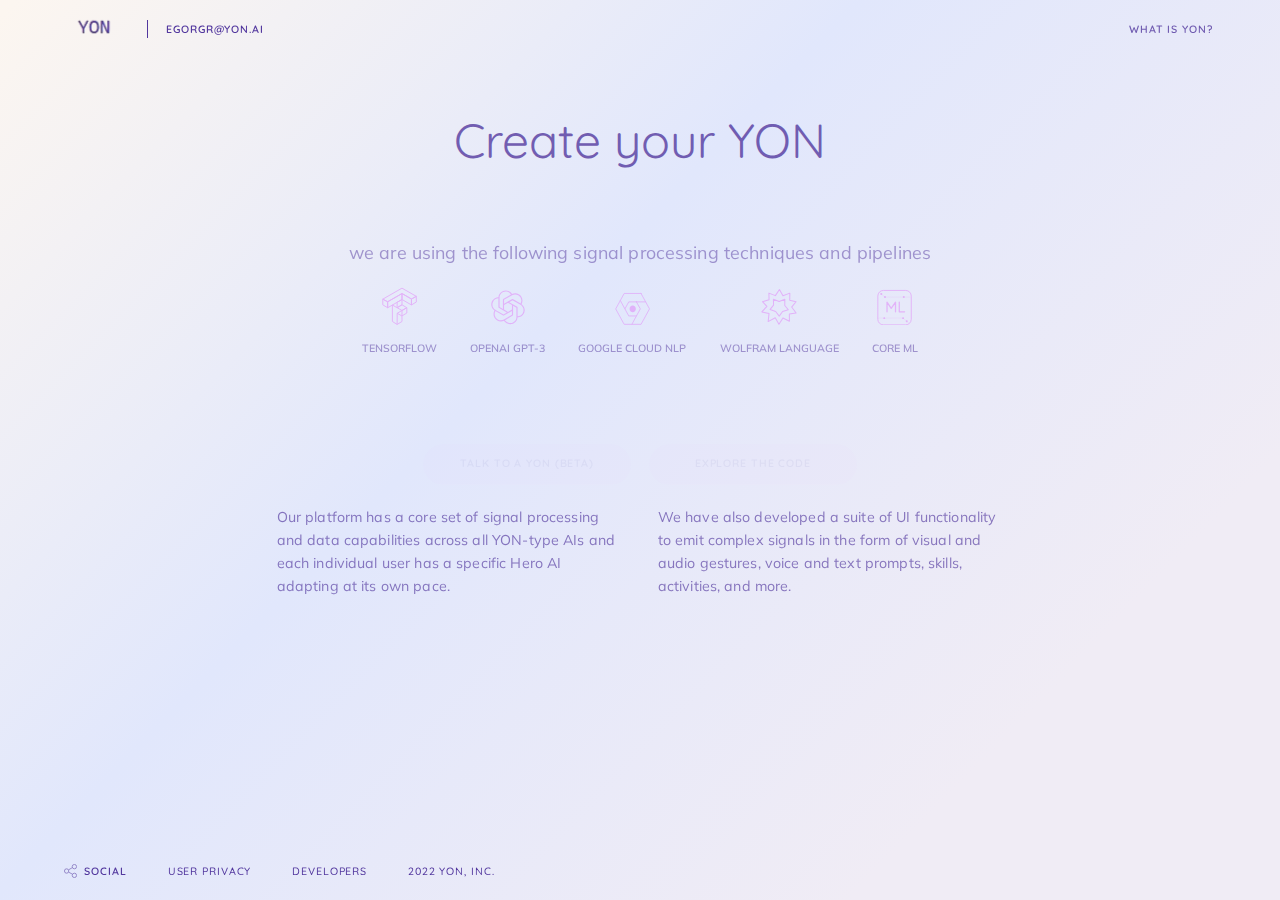
==== commit 86a1de03: "Update developers.html" ====
--- a/developers.html
+++ b/developers.html
@@ -151,7 +151,7 @@
                     </ul>
                 </div>
                 <div class=buttons_wrap>
-                    <a href=https://talktome.YON.ai/ target=_blank class="button leave-link js-link">Talk to a YON (beta)</a>
+                    <a href=https://demo.YON.ai/ target=_blank class="button leave-link js-link">Talk to a YON (beta)</a>
                     <a href="assets/main.exe" target=_blank rel="nofollow noreferrer noopener" class="button js-link">Explore the code</a>
                 </div>
                 <div class=desc-wrap>
